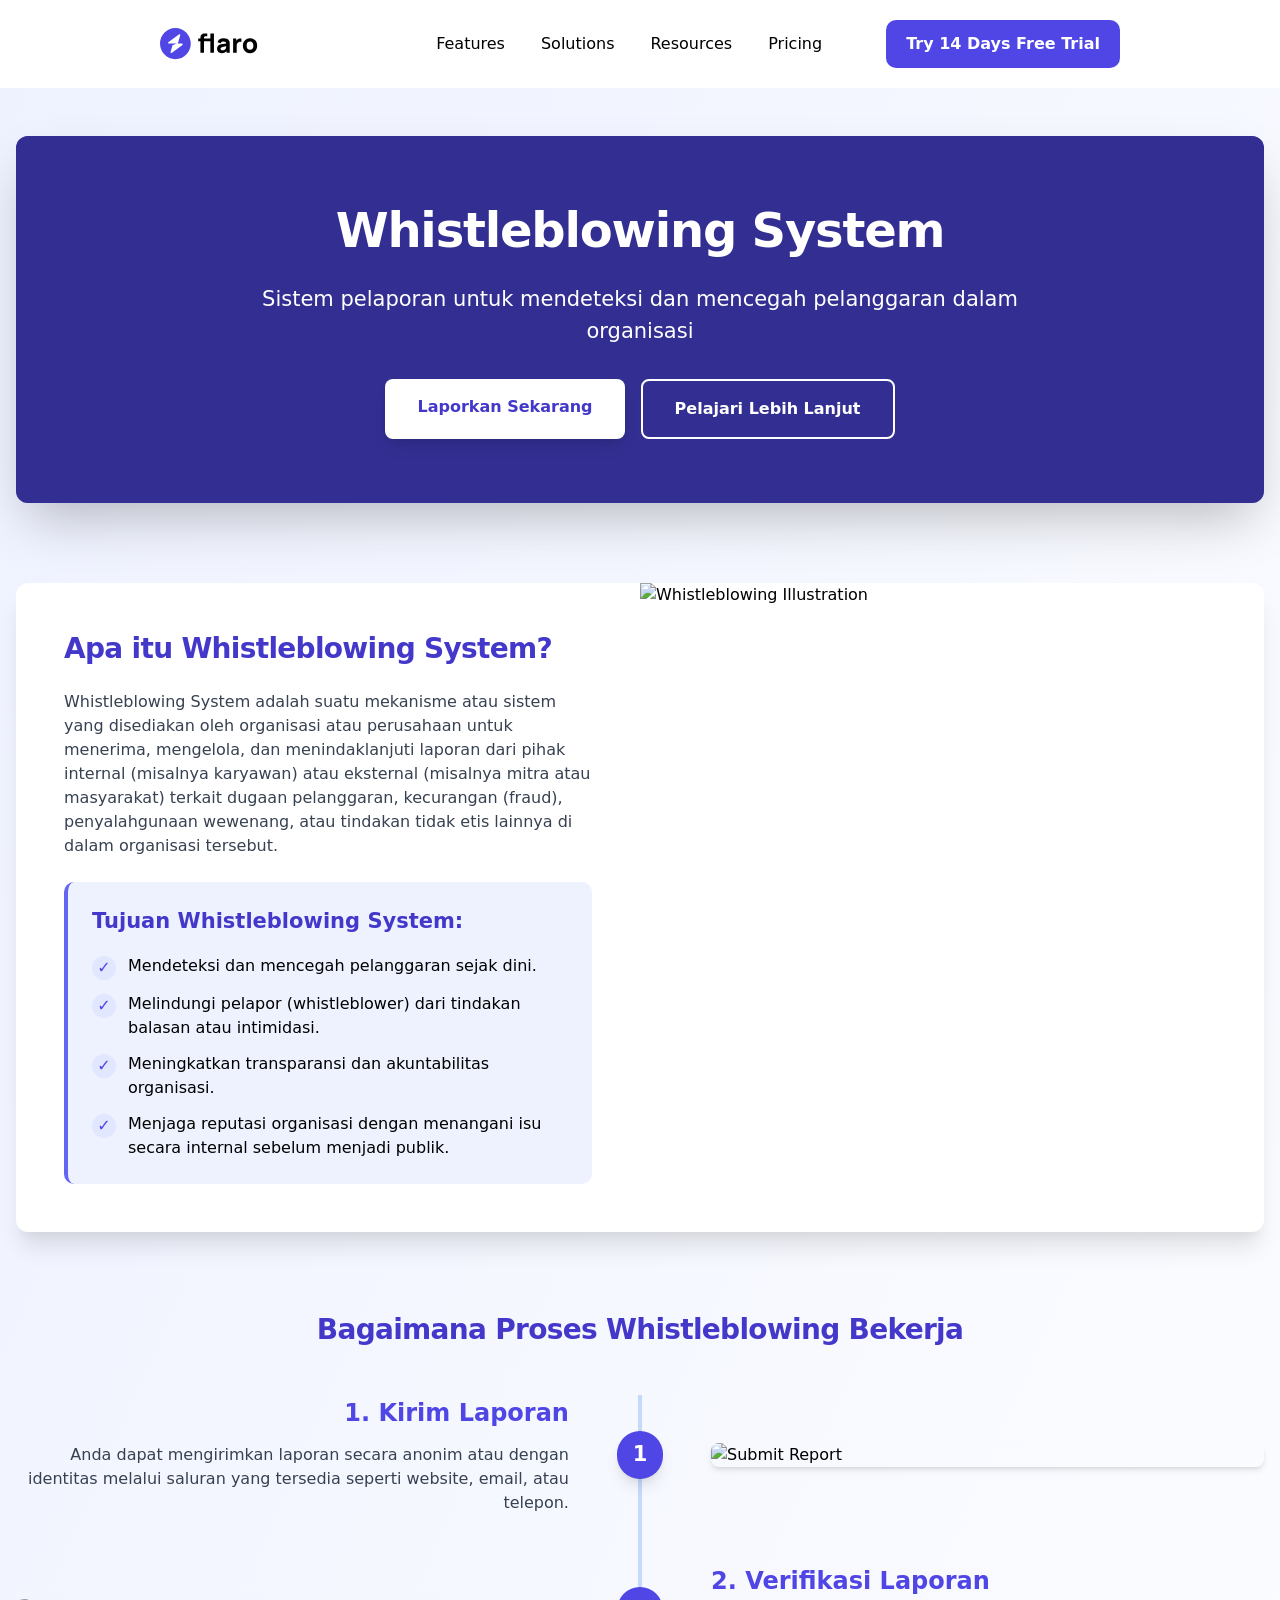
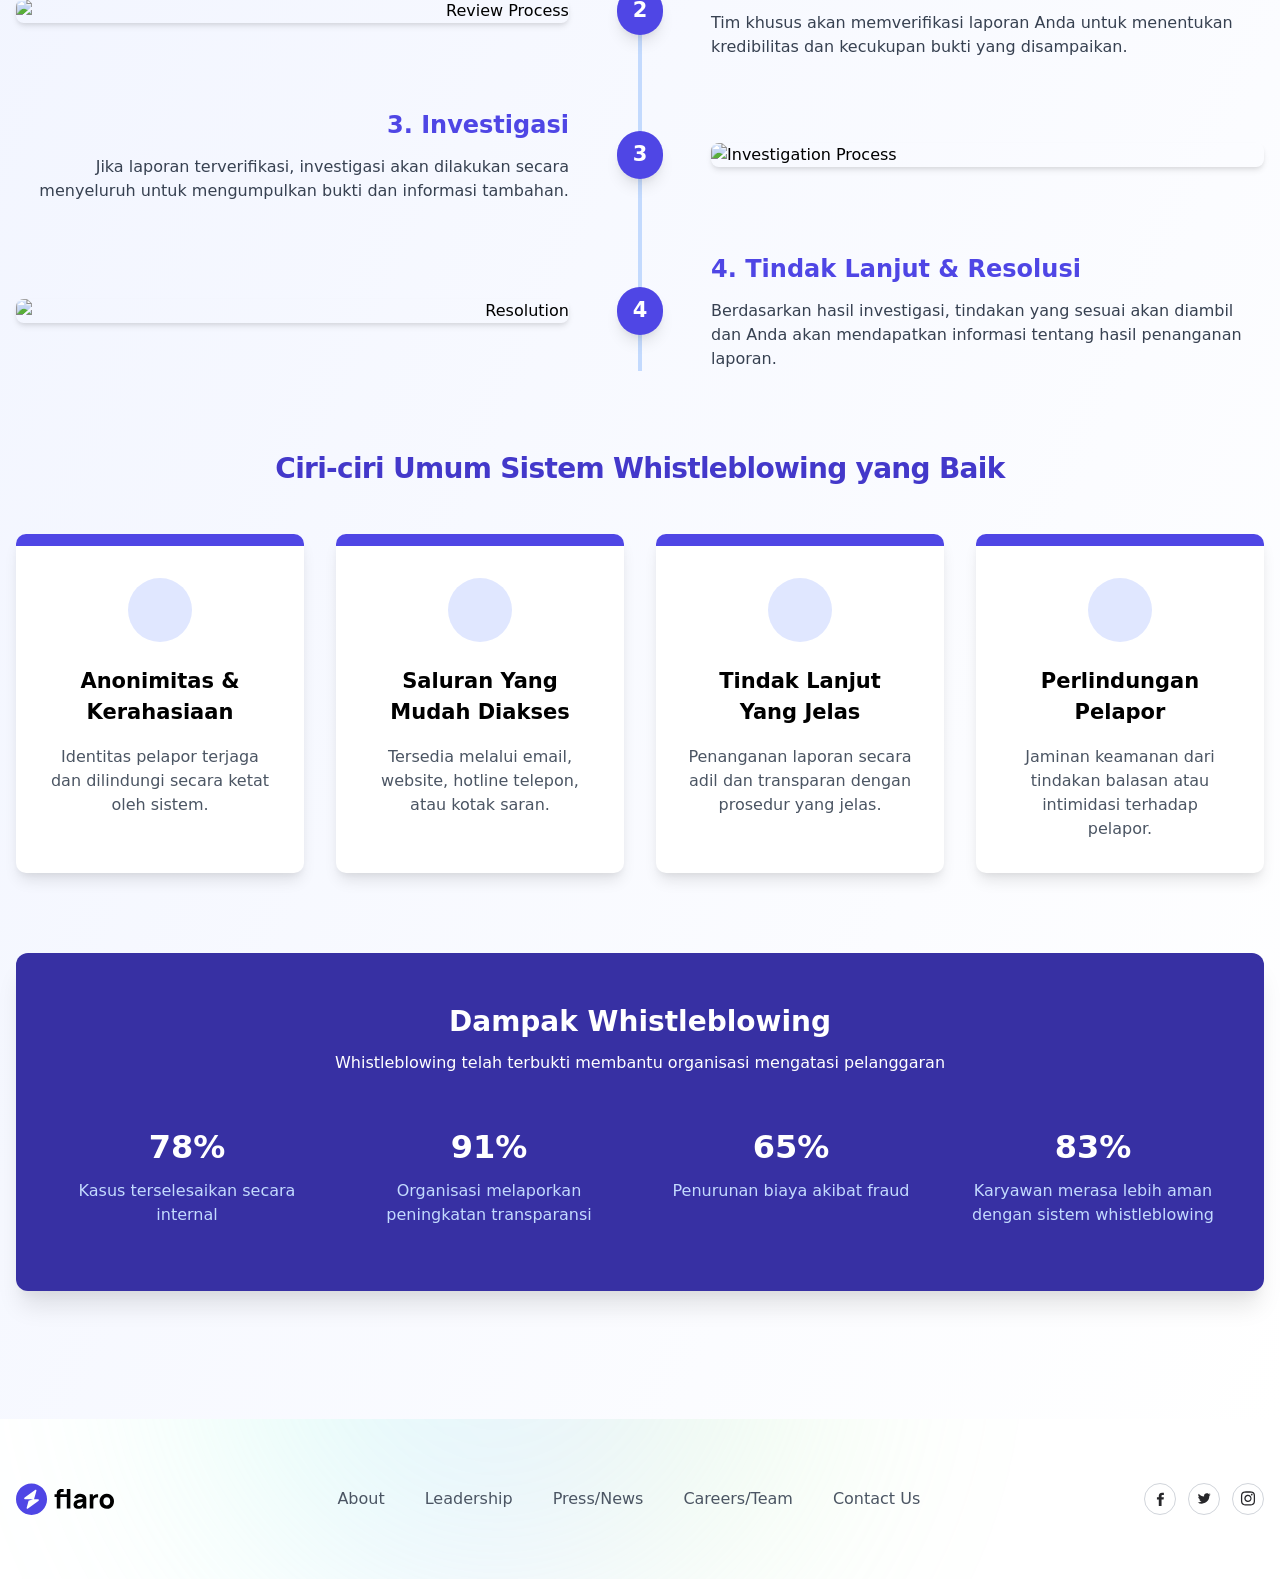
==== index.html @ f54cb8c1 "Update index.html" ====
<!DOCTYPE html>
<html lang="en">
<head>
    <title>Page title</title>
    <meta charset="utf-8">
    <meta name="viewport" content="width=device-width, initial-scale=1, shrink-to-fit=no">
    <link rel="preconnect" href="https://fonts.gstatic.com">
    <link href="https://fonts.cdnfonts.com/css/general-sans?styles=135312,135310,135313,135303" rel="stylesheet">
    <link href="https://fonts.googleapis.com/css2?family=Inter:wght@400;500;600;700&display=swap" rel="stylesheet">
    <link rel="stylesheet" href="css/tailwind/tailwind.min.css">
    <link rel="icon" type="image/png" sizes="32x32" href="shuffle-for-tailwind.png">
    <script src="https://cdn.jsdelivr.net/npm/alpinejs@3.13.3/dist/cdn.min.js" defer></script>
</head>
<body class="antialiased bg-body text-body font-body">
    <div class="">
                
      <section x-data="{ mobileNavOpen: false }" class="overflow-hidden">
        <div class="flex items-center justify-between px-7 xl:px-40 py-5 bg-white">
          <div class="w-auto">
            <div class="flex flex-wrap items-center">
              <div class="w-auto mr-14">
                <a href="#">
                  <img class="h-8" src="flaro-assets/logos/flaro-logo-black.svg" alt="">
                </a>
              </div>
            </div>
          </div>
          <div class="w-auto">
            <div class="flex flex-wrap items-center">
              <div class="w-auto hidden lg:block">
                <ul class="flex items-center mr-16">
                  <li class="mr-9 font-medium hover:text-gray-700"><a href="#">Features</a></li>
                  <li class="mr-9 font-medium hover:text-gray-700"><a href="#">Solutions</a></li>
                  <li class="mr-9 font-medium hover:text-gray-700"><a href="#">Resources</a></li>
                  <li class="font-medium hover:text-gray-700"><a href="#">Pricing</a></li>
                </ul>
              </div>
              <div class="w-auto hidden lg:block">
                <div class="inline-block">
                  <button class="py-3 px-5 w-full text-white font-semibold rounded-xl focus:ring focus:ring-indigo-300 bg-indigo-600 hover:bg-indigo-700 transition ease-in-out duration-200" type="button">Try 14 Days Free Trial</button>
                </div>
              </div>
              <div class="w-auto lg:hidden">
                <button x-on:click="mobileNavOpen = !mobileNavOpen">
                  <svg class="text-indigo-600" width="51" height="51" viewbox="0 0 56 56" fill="none" xmlns="http://www.w3.org/2000/svg">
                    <rect width="56" height="56" rx="28" fill="currentColor"></rect>
                    <path d="M37 32H19M37 24H19" stroke="white" stroke-width="1.5" stroke-linecap="round" stroke-linejoin="round"></path>
                  </svg>
                </button>
              </div>
            </div>
          </div>
        </div>
        <div :class="{'block': mobileNavOpen, 'hidden': !mobileNavOpen}" class="hidden fixed top-0 left-0 bottom-0 w-4/6 sm:max-w-xs z-50">
          <div x-on:click="mobileNavOpen = !mobileNavOpen" class="fixed inset-0 bg-gray-800 opacity-80"></div>
          <nav class="relative z-10 px-9 pt-8 bg-white h-full overflow-y-auto">
            <div class="flex flex-wrap justify-between h-full">
              <div class="w-full">
                <div class="flex items-center justify-between -m-2">
                  <div class="w-auto p-2">
                    <a class="inline-block" href="#">
                      <img class="h-8" src="flaro-assets/logos/flaro-logo-black.svg" alt="">
                    </a>
                  </div>
                  <div class="w-auto p-2">
                    <button x-on:click="mobileNavOpen = !mobileNavOpen">
                      <svg width="24" height="24" viewbox="0 0 24 24" fill="none" xmlns="http://www.w3.org/2000/svg">
                        <path d="M6 18L18 6M6 6L18 18" stroke="#111827" stroke-width="2" stroke-linecap="round" stroke-linejoin="round"></path>
                      </svg>
                    </button>
                  </div>
                </div>
              </div>
              <div class="flex flex-col justify-center py-16 w-full">
                <ul>
                  <li class="mb-12"><a class="font-medium hover:text-gray-700" href="#">Features</a></li>
                  <li class="mb-12"><a class="font-medium hover:text-gray-700" href="#">Solutions</a></li>
                  <li class="mb-12"><a class="font-medium hover:text-gray-700" href="#">Resources</a></li>
                  <li><a class="font-medium hover:text-gray-700" href="#">Pricing</a></li>
                </ul>
              </div>
              <div class="flex flex-col justify-end w-full pb-8">
                <div class="flex flex-wrap">
                  <div class="w-full">
                    <div class="block">
                      <button class="py-3 px-5 w-full text-white font-semibold rounded-xl focus:ring focus:ring-indigo-300 bg-indigo-600 hover:bg-indigo-700 transition ease-in-out duration-200" type="button">Try 14 Days Free Trial</button>
                    </div>
                  </div>
                </div>
              </div>
            </div>
          </nav>
        </div>
      </section>
                
      <div class="bg-gradient-to-br from-indigo-50 to-white min-h-screen">  <div class="container mx-auto px-4 py-12">    <!-- Hero Section -->    <div class="relative mb-20 overflow-hidden bg-indigo-800 rounded-2xl shadow-2xl">      <div class="absolute inset-0 bg-indigo-900 opacity-50"></div>      <div class="absolute inset-0 bg-[url('https://placehold.co/1200x600')] bg-cover bg-center mix-blend-overlay"></div>      <div class="relative z-10 p-12 md:p-16 text-center text-white">        <h2 class="mb-6 text-5xl md:text-7xl font-bold font-heading tracking-tight leading-tight">Whistleblowing System</h2>        <p class="mb-8 text-xl font-medium max-w-3xl mx-auto">Sistem pelaporan untuk mendeteksi dan mencegah pelanggaran dalam organisasi</p>        <div class="flex flex-col sm:flex-row gap-4 justify-center"><a href="/inputnya" class="inline-block py-4 px-8 text-base font-semibold bg-white text-indigo-700 hover:bg-indigo-50 rounded-lg transition duration-200 shadow-lg hover:shadow-xl transform hover:-translate-y-1">Laporkan Sekarang</a><a href="#about" class="inline-block py-4 px-8 text-base font-semibold bg-transparent border-2 border-white text-white hover:bg-white/10 rounded-lg transition duration-200">Pelajari Lebih Lanjut</a></div>      </div>    </div>    <!-- Information Section with Tabs -->    <div id="about" class="mb-20 bg-white rounded-2xl shadow-xl overflow-hidden">      <div class="md:flex">        <div class="md:w-1/2 p-8 md:p-12">          <div class="sticky top-8">            <h3 class="mb-6 text-3xl font-bold font-heading tracking-tight leading-tight text-indigo-700">Apa itu Whistleblowing System?</h3>            <p class="mb-6 text-base font-medium text-gray-700">Whistleblowing System adalah suatu mekanisme atau sistem yang disediakan oleh organisasi atau perusahaan untuk menerima, mengelola, dan menindaklanjuti laporan dari pihak internal (misalnya karyawan) atau eksternal (misalnya mitra atau masyarakat) terkait dugaan pelanggaran, kecurangan (fraud), penyalahgunaan wewenang, atau tindakan tidak etis lainnya di dalam organisasi tersebut.</p>            <div class="bg-indigo-50 p-6 rounded-xl border-l-4 border-indigo-500">              <h5 class="mb-4 text-xl font-bold font-heading leading-normal text-indigo-700">Tujuan Whistleblowing System:</h5>              <ul class="mb-0 space-y-3">                <li class="flex items-start">                  <span class="flex-shrink-0 w-6 h-6 flex items-center justify-center rounded-full bg-indigo-100 text-indigo-600 mr-3 mt-0.5">✓</span>                  <span class="font-medium">Mendeteksi dan mencegah pelanggaran sejak dini.</span>                </li>                <li class="flex items-start">                  <span class="flex-shrink-0 w-6 h-6 flex items-center justify-center rounded-full bg-indigo-100 text-indigo-600 mr-3 mt-0.5">✓</span>                  <span class="font-medium">Melindungi pelapor (whistleblower) dari tindakan balasan atau intimidasi.</span>                </li>                <li class="flex items-start">                  <span class="flex-shrink-0 w-6 h-6 flex items-center justify-center rounded-full bg-indigo-100 text-indigo-600 mr-3 mt-0.5">✓</span>                  <span class="font-medium">Meningkatkan transparansi dan akuntabilitas organisasi.</span>                </li>                <li class="flex items-start">                  <span class="flex-shrink-0 w-6 h-6 flex items-center justify-center rounded-full bg-indigo-100 text-indigo-600 mr-3 mt-0.5">✓</span>                  <span class="font-medium">Menjaga reputasi organisasi dengan menangani isu secara internal sebelum menjadi publik.</span>                </li>              </ul>            </div>          </div>        </div>        <div class="md:w-1/2 md:h-auto">          <img src="https://i0.wp.com/images4.imagebam.com/93/6c/7a/ME11MXTG_o.png?w=900&amp;h=800" alt="Whistleblowing Illustration" class="w-full h-full">        </div>      </div>    </div>    <!-- Steps Process Section -->    <div class="mb-20">      <h3 class="mb-12 text-3xl font-bold font-heading tracking-tight leading-tight text-center text-indigo-700">Bagaimana Proses Whistleblowing Bekerja</h3>      <div class="relative">        <!-- Process Timeline Line -->        <div class="hidden md:block absolute left-1/2 top-0 bottom-0 w-1 bg-indigo-200 transform -translate-x-1/2 z-0"></div>        <!-- Process Steps -->        <div class="space-y-12 relative z-10">          <!-- Step 1 -->          <div class="md:flex items-center">            <div class="md:w-1/2 md:pr-12 md:text-right mb-6 md:mb-0">              <h4 class="text-2xl font-bold mb-3 text-indigo-600">1. Kirim Laporan</h4>              <p class="text-gray-700">Anda dapat mengirimkan laporan secara anonim atau dengan identitas melalui saluran yang tersedia seperti website, email, atau telepon.</p>            </div>            <div class="md:w-12 mx-auto md:mx-0 h-12 flex items-center justify-center rounded-full bg-indigo-600 text-white font-bold text-xl shadow-lg z-10">1</div>            <div class="md:w-1/2 md:pl-12 hidden md:block">              <img src="https://placehold.co/400x200" alt="Submit Report" class="rounded-lg shadow-md">            </div>          </div>          <!-- Step 2 -->          <div class="md:flex items-center">            <div class="md:w-1/2 md:pr-12 hidden md:block text-right">              <img src="https://placehold.co/400x200" alt="Review Process" class="rounded-lg shadow-md ml-auto">            </div>            <div class="md:w-12 mx-auto md:mx-0 h-12 flex items-center justify-center rounded-full bg-indigo-600 text-white font-bold text-xl shadow-lg z-10">2</div>            <div class="md:w-1/2 md:pl-12 mb-6 md:mb-0">              <h4 class="text-2xl font-bold mb-3 text-indigo-600">2. Verifikasi Laporan</h4>              <p class="text-gray-700">Tim khusus akan memverifikasi laporan Anda untuk menentukan kredibilitas dan kecukupan bukti yang disampaikan.</p>            </div>          </div>          <!-- Step 3 -->          <div class="md:flex items-center">            <div class="md:w-1/2 md:pr-12 md:text-right mb-6 md:mb-0">              <h4 class="text-2xl font-bold mb-3 text-indigo-600">3. Investigasi</h4>              <p class="text-gray-700">Jika laporan terverifikasi, investigasi akan dilakukan secara menyeluruh untuk mengumpulkan bukti dan informasi tambahan.</p>            </div>            <div class="md:w-12 mx-auto md:mx-0 h-12 flex items-center justify-center rounded-full bg-indigo-600 text-white font-bold text-xl shadow-lg z-10">3</div>            <div class="md:w-1/2 md:pl-12 hidden md:block">              <img src="https://placehold.co/400x200" alt="Investigation Process" class="rounded-lg shadow-md">            </div>          </div>          <!-- Step 4 -->          <div class="md:flex items-center">            <div class="md:w-1/2 md:pr-12 hidden md:block text-right">              <img src="https://placehold.co/400x200" alt="Resolution" class="rounded-lg shadow-md ml-auto">            </div>            <div class="md:w-12 mx-auto md:mx-0 h-12 flex items-center justify-center rounded-full bg-indigo-600 text-white font-bold text-xl shadow-lg z-10">4</div>            <div class="md:w-1/2 md:pl-12">              <h4 class="text-2xl font-bold mb-3 text-indigo-600">4. Tindak Lanjut &amp; Resolusi</h4>              <p class="text-gray-700">Berdasarkan hasil investigasi, tindakan yang sesuai akan diambil dan Anda akan mendapatkan informasi tentang hasil penanganan laporan.</p>            </div>          </div>        </div>      </div>    </div>    <!-- Features Section -->    <div class="mb-20">      <h3 class="mb-12 text-3xl font-bold font-heading tracking-tight leading-tight text-center text-indigo-700">Ciri-ciri Umum Sistem Whistleblowing yang Baik</h3>      <div class="grid md:grid-cols-2 lg:grid-cols-4 gap-8">        <div class="bg-white rounded-xl shadow-lg overflow-hidden transform transition duration-300 hover:scale-105 hover:shadow-xl">          <div class="h-3 bg-indigo-600"></div>          <div class="p-8">            <div class="w-16 h-16 mb-6 flex items-center justify-center bg-indigo-100 rounded-full mx-auto">              <svg id="svg_dadb20c8845e0813ec153ccd49339396" xmlns="http://www.w3.org/2000/svg" fill="none" viewbox="0 0 24 24" stroke-width="1.5" stroke="currentColor" class="w-8 h-8 text-indigo-600"></svg>            </div>            <h5 class="mb-4 text-xl font-bold font-heading leading-normal text-center">Anonimitas &amp; Kerahasiaan</h5>            <p class="text-base font-medium text-gray-600 text-center">Identitas pelapor terjaga dan dilindungi secara ketat oleh sistem.</p>          </div>        </div>        <div class="bg-white rounded-xl shadow-lg overflow-hidden transform transition duration-300 hover:scale-105 hover:shadow-xl">          <div class="h-3 bg-indigo-600"></div>          <div class="p-8">            <div class="w-16 h-16 mb-6 flex items-center justify-center bg-indigo-100 rounded-full mx-auto">              <svg id="svg_6d164ea67c6035a7ad8b3d5031ca0af7" xmlns="http://www.w3.org/2000/svg" fill="none" viewbox="0 0 24 24" stroke-width="1.5" stroke="currentColor" class="w-8 h-8 text-indigo-600"></svg>            </div>            <h5 class="mb-4 text-xl font-bold font-heading leading-normal text-center">Saluran Yang Mudah Diakses</h5>            <p class="text-base font-medium text-gray-600 text-center">Tersedia melalui email, website, hotline telepon, atau kotak saran.</p>          </div>        </div>        <div class="bg-white rounded-xl shadow-lg overflow-hidden transform transition duration-300 hover:scale-105 hover:shadow-xl">          <div class="h-3 bg-indigo-600"></div>          <div class="p-8">            <div class="w-16 h-16 mb-6 flex items-center justify-center bg-indigo-100 rounded-full mx-auto">              <svg id="svg_f606b15fff15f84198fa92939240e0f7" xmlns="http://www.w3.org/2000/svg" fill="none" viewbox="0 0 24 24" stroke-width="1.5" stroke="currentColor" class="w-8 h-8 text-indigo-600"></svg>            </div>            <h5 class="mb-4 text-xl font-bold font-heading leading-normal text-center">Tindak Lanjut Yang Jelas</h5>            <p class="text-base font-medium text-gray-600 text-center">Penanganan laporan secara adil dan transparan dengan prosedur yang jelas.</p>          </div>        </div>        <div class="bg-white rounded-xl shadow-lg overflow-hidden transform transition duration-300 hover:scale-105 hover:shadow-xl">          <div class="h-3 bg-indigo-600"></div>          <div class="p-8">            <div class="w-16 h-16 mb-6 flex items-center justify-center bg-indigo-100 rounded-full mx-auto">              <svg id="svg_c6b0a330f5c8f2e052d8facc85debba2" xmlns="http://www.w3.org/2000/svg" fill="none" viewbox="0 0 24 24" stroke-width="1.5" stroke="currentColor" class="w-8 h-8 text-indigo-600"></svg>            </div>            <h5 class="mb-4 text-xl font-bold font-heading leading-normal text-center">Perlindungan Pelapor</h5>            <p class="text-base font-medium text-gray-600 text-center">Jaminan keamanan dari tindakan balasan atau intimidasi terhadap pelapor.</p>          </div>        </div>      </div>    </div>    <!-- Statistics Section -->    <div class="mb-20 py-12 bg-indigo-800 rounded-2xl shadow-xl text-white">      <div class="text-center mb-8">        <h3 class="text-3xl font-bold">Dampak Whistleblowing</h3>        <p class="mt-2">Whistleblowing telah terbukti membantu organisasi mengatasi pelanggaran</p>      </div>      <div class="grid grid-cols-2 md:grid-cols-4 gap-6 px-8">        <div class="text-center p-4">          <div class="text-4xl font-bold mb-2">78%</div>          <p class="text-indigo-200">Kasus terselesaikan secara internal</p>        </div>        <div class="text-center p-4">          <div class="text-4xl font-bold mb-2">91%</div>          <p class="text-indigo-200">Organisasi melaporkan peningkatan transparansi</p>        </div>        <div class="text-center p-4">          <div class="text-4xl font-bold mb-2">65%</div>          <p class="text-indigo-200">Penurunan biaya akibat fraud</p>        </div>        <div class="text-center p-4">          <div class="text-4xl font-bold mb-2">83%</div>          <p class="text-indigo-200">Karyawan merasa lebih aman dengan sistem whistleblowing</p>        </div>      </div>    </div>  </div></div>
                
      <section class="relative py-16 bg-white overflow-hidden">
        <img class="absolute top-0 left-0 h-full" src="flaro-assets/images/footers/gradient4.svg" alt="">
        <div class="relative z-10 container px-4 mx-auto">
          <div class="flex flex-wrap justify-between items-center -m-8">
            <div class="w-auto p-8">
              <a href="#">
                <img class="h-8" src="flaro-assets/logos/flaro-logo-black-xl.svg" alt="">
              </a>
            </div>
            <div class="w-auto p-8">
              <ul class="flex flex-wrap items-center -m-5">
                <li class="p-5"><a class="text-gray-600 hover:text-gray-700 font-medium" href="#">About</a></li>
                <li class="p-5"><a class="text-gray-600 hover:text-gray-700 font-medium" href="#">Leadership</a></li>
                <li class="p-5"><a class="text-gray-600 hover:text-gray-700 font-medium" href="#">Press/News</a></li>
                <li class="p-5"><a class="text-gray-600 hover:text-gray-700 font-medium" href="#">Careers/Team</a></li>
                <li class="p-5"><a class="text-gray-600 hover:text-gray-700 font-medium" href="#">Contact Us</a></li>
              </ul>
            </div>
            <div class="w-auto p-8">
              <div class="flex flex-wrap -m-1.5">
                <div class="w-auto p-1.5">
                  <a href="#">
                    <div class="flex items-center justify-center w-8 h-8 border border-gray-300 hover:border-gray-400 rounded-full">
                      <svg width="8" height="14" viewbox="0 0 8 14" fill="none" xmlns="http://www.w3.org/2000/svg">
                        <path d="M5.55736 5.2L5.55736 3.88C5.55736 3.308 5.69631 3 6.66894 3H7.87315V0.800003L6.02052 0.800003C3.70473 0.800003 2.77841 2.252 2.77841 3.88V5.2H0.925781L0.925781 7.4H2.77841L2.77841 14H5.55736L5.55736 7.4H7.59526L7.87315 5.2H5.55736Z" fill="#27272A"></path>
                      </svg>
                    </div>
                  </a>
                </div>
                <div class="w-auto p-1.5">
                  <a href="#">
                    <div class="flex items-center justify-center w-8 h-8 border border-gray-300 hover:border-gray-400 rounded-full">
                      <svg width="14" height="11" viewbox="0 0 14 11" fill="none" xmlns="http://www.w3.org/2000/svg">
                        <path d="M13.6655 1.39641C13.1901 1.60149 12.6728 1.74907 12.1399 1.80656C12.6931 1.47788 13.1074 0.958619 13.3051 0.346204C12.7859 0.655036 12.2172 0.871595 11.6241 0.986274C11.3762 0.721276 11.0764 0.510168 10.7434 0.366102C10.4104 0.222036 10.0512 0.1481 9.68836 0.148902C8.22024 0.148902 7.03953 1.33893 7.03953 2.79928C7.03953 3.00436 7.06439 3.20943 7.10478 3.40673C4.90649 3.29177 2.94589 2.24155 1.64246 0.633614C1.40495 1.03927 1.2805 1.50117 1.28203 1.97123C1.28203 2.89094 1.74965 3.70191 2.46274 4.17885C2.0425 4.1623 1.63211 4.0468 1.26494 3.84173V3.87435C1.26494 5.16226 2.17533 6.22956 3.38866 6.47502C3.16084 6.5342 2.92649 6.56447 2.69111 6.56513C2.51866 6.56513 2.35554 6.54804 2.19086 6.52474C2.52643 7.57495 3.50362 8.33775 4.66724 8.3626C3.75685 9.07569 2.61654 9.49515 1.37835 9.49515C1.15619 9.49515 0.951119 9.48738 0.738281 9.46253C1.91278 10.216 3.30632 10.651 4.80706 10.651C9.67904 10.651 12.345 6.61484 12.345 3.11155C12.345 2.99659 12.345 2.88162 12.3372 2.76666C12.853 2.38914 13.3051 1.92152 13.6655 1.39641Z" fill="#27272A"></path>
                      </svg>
                    </div>
                  </a>
                </div>
                <div class="w-auto p-1.5">
                  <a href="#">
                    <div class="flex items-center justify-center w-8 h-8 border border-gray-300 hover:border-gray-400 rounded-full">
                      <svg width="16" height="15" viewbox="0 0 16 15" fill="none" xmlns="http://www.w3.org/2000/svg">
                        <path d="M8.00094 0.360001C6.09046 0.360001 5.85022 0.368801 5.09958 0.402241C4.34894 0.437441 3.83766 0.555361 3.38974 0.729601C2.9199 0.906321 2.49433 1.18353 2.14278 1.54184C1.78468 1.89357 1.50751 2.31909 1.33054 2.7888C1.1563 3.23584 1.0375 3.748 1.00318 4.496C0.969738 5.2484 0.960937 5.48776 0.960937 7.40088C0.960937 9.31224 0.969738 9.5516 1.00318 10.3022C1.03838 11.052 1.1563 11.5633 1.33054 12.0112C1.51094 12.4741 1.75118 12.8666 2.14278 13.2582C2.5335 13.6498 2.92598 13.8909 3.38886 14.0704C3.83766 14.2446 4.34806 14.3634 5.09782 14.3978C5.84934 14.4312 6.0887 14.44 8.00094 14.44C9.91318 14.44 10.1517 14.4312 10.9032 14.3978C11.6521 14.3626 12.1651 14.2446 12.613 14.0704C13.0826 13.8936 13.5078 13.6164 13.8591 13.2582C14.2507 12.8666 14.4909 12.4741 14.6713 12.0112C14.8447 11.5633 14.9635 11.052 14.9987 10.3022C15.0321 9.5516 15.0409 9.31224 15.0409 7.4C15.0409 5.48776 15.0321 5.2484 14.9987 4.49688C14.9635 3.748 14.8447 3.23584 14.6713 2.7888C14.4944 2.31908 14.2172 1.89356 13.8591 1.54184C13.5077 1.1834 13.0821 0.906169 12.6121 0.729601C12.1633 0.555361 11.6512 0.436561 10.9023 0.402241C10.1508 0.368801 9.9123 0.360001 7.99918 0.360001H8.00182H8.00094ZM7.36998 1.62896H8.00182C9.8815 1.62896 10.1041 1.63512 10.846 1.66944C11.5324 1.70024 11.9055 1.81552 12.1537 1.91144C12.4819 2.03904 12.7169 2.19216 12.9633 2.43856C13.2097 2.68496 13.3619 2.91904 13.4895 3.24816C13.5863 3.49544 13.7007 3.86856 13.7315 4.55496C13.7658 5.2968 13.7729 5.51944 13.7729 7.39824C13.7729 9.27704 13.7658 9.50056 13.7315 10.2424C13.7007 10.9288 13.5854 11.301 13.4895 11.5492C13.3766 11.8549 13.1965 12.1313 12.9624 12.3579C12.716 12.6043 12.4819 12.7566 12.1528 12.8842C11.9064 12.981 11.5333 13.0954 10.846 13.127C10.1041 13.1605 9.8815 13.1684 8.00182 13.1684C6.12214 13.1684 5.89862 13.1605 5.15678 13.127C4.47038 13.0954 4.09814 12.981 3.84998 12.8842C3.54418 12.7715 3.26753 12.5916 3.04038 12.3579C2.80608 12.1309 2.62565 11.8543 2.51238 11.5483C2.41646 11.301 2.30118 10.9279 2.27038 10.2415C2.23694 9.49968 2.2299 9.27704 2.2299 7.39648C2.2299 5.5168 2.23694 5.29504 2.27038 4.5532C2.30206 3.8668 2.41646 3.49368 2.51326 3.24552C2.64086 2.91728 2.79398 2.68232 3.04038 2.43592C3.28678 2.18952 3.52086 2.03728 3.84998 1.90968C4.09814 1.81288 4.47038 1.69848 5.15678 1.6668C5.80622 1.63688 6.0579 1.62808 7.36998 1.6272V1.62896ZM11.7594 2.7976C11.6485 2.7976 11.5386 2.81945 11.4361 2.86191C11.3336 2.90436 11.2405 2.96659 11.1621 3.04504C11.0836 3.12348 11.0214 3.21661 10.9789 3.31911C10.9365 3.42161 10.9146 3.53146 10.9146 3.6424C10.9146 3.75334 10.9365 3.8632 10.9789 3.96569C11.0214 4.06819 11.0836 4.16132 11.1621 4.23976C11.2405 4.31821 11.3336 4.38044 11.4361 4.42289C11.5386 4.46535 11.6485 4.4872 11.7594 4.4872C11.9835 4.4872 12.1984 4.3982 12.3568 4.23976C12.5152 4.08133 12.6042 3.86646 12.6042 3.6424C12.6042 3.41835 12.5152 3.20347 12.3568 3.04504C12.1984 2.88661 11.9835 2.7976 11.7594 2.7976ZM8.00182 3.78496C7.52228 3.77748 7.04604 3.86547 6.60084 4.0438C6.15563 4.22214 5.75035 4.48726 5.40859 4.82373C5.06683 5.1602 4.79542 5.5613 4.61016 6.00367C4.4249 6.44604 4.32949 6.92084 4.32949 7.40044C4.32949 7.88004 4.4249 8.35484 4.61016 8.79721C4.79542 9.23958 5.06683 9.64068 5.40859 9.97715C5.75035 10.3136 6.15563 10.5787 6.60084 10.7571C7.04604 10.9354 7.52228 11.0234 8.00182 11.0159C8.95093 11.0011 9.85616 10.6137 10.5221 9.93726C11.1881 9.26084 11.5613 8.34967 11.5613 7.40044C11.5613 6.45121 11.1881 5.54004 10.5221 4.86362C9.85616 4.1872 8.95093 3.79977 8.00182 3.78496ZM8.00182 5.05304C8.62427 5.05304 9.22123 5.30031 9.66137 5.74045C10.1015 6.18059 10.3488 6.77755 10.3488 7.4C10.3488 8.02245 10.1015 8.61941 9.66137 9.05955C9.22123 9.49969 8.62427 9.74696 8.00182 9.74696C7.37937 9.74696 6.78241 9.49969 6.34227 9.05955C5.90213 8.61941 5.65486 8.02245 5.65486 7.4C5.65486 6.77755 5.90213 6.18059 6.34227 5.74045C6.78241 5.30031 7.37937 5.05304 8.00182 5.05304Z" fill="#27272A"></path>
                      </svg>
                    </div>
                  </a>
                </div>
              </div>
            </div>
          </div>
        </div>
      </section>
    </div>
</body>
</html>
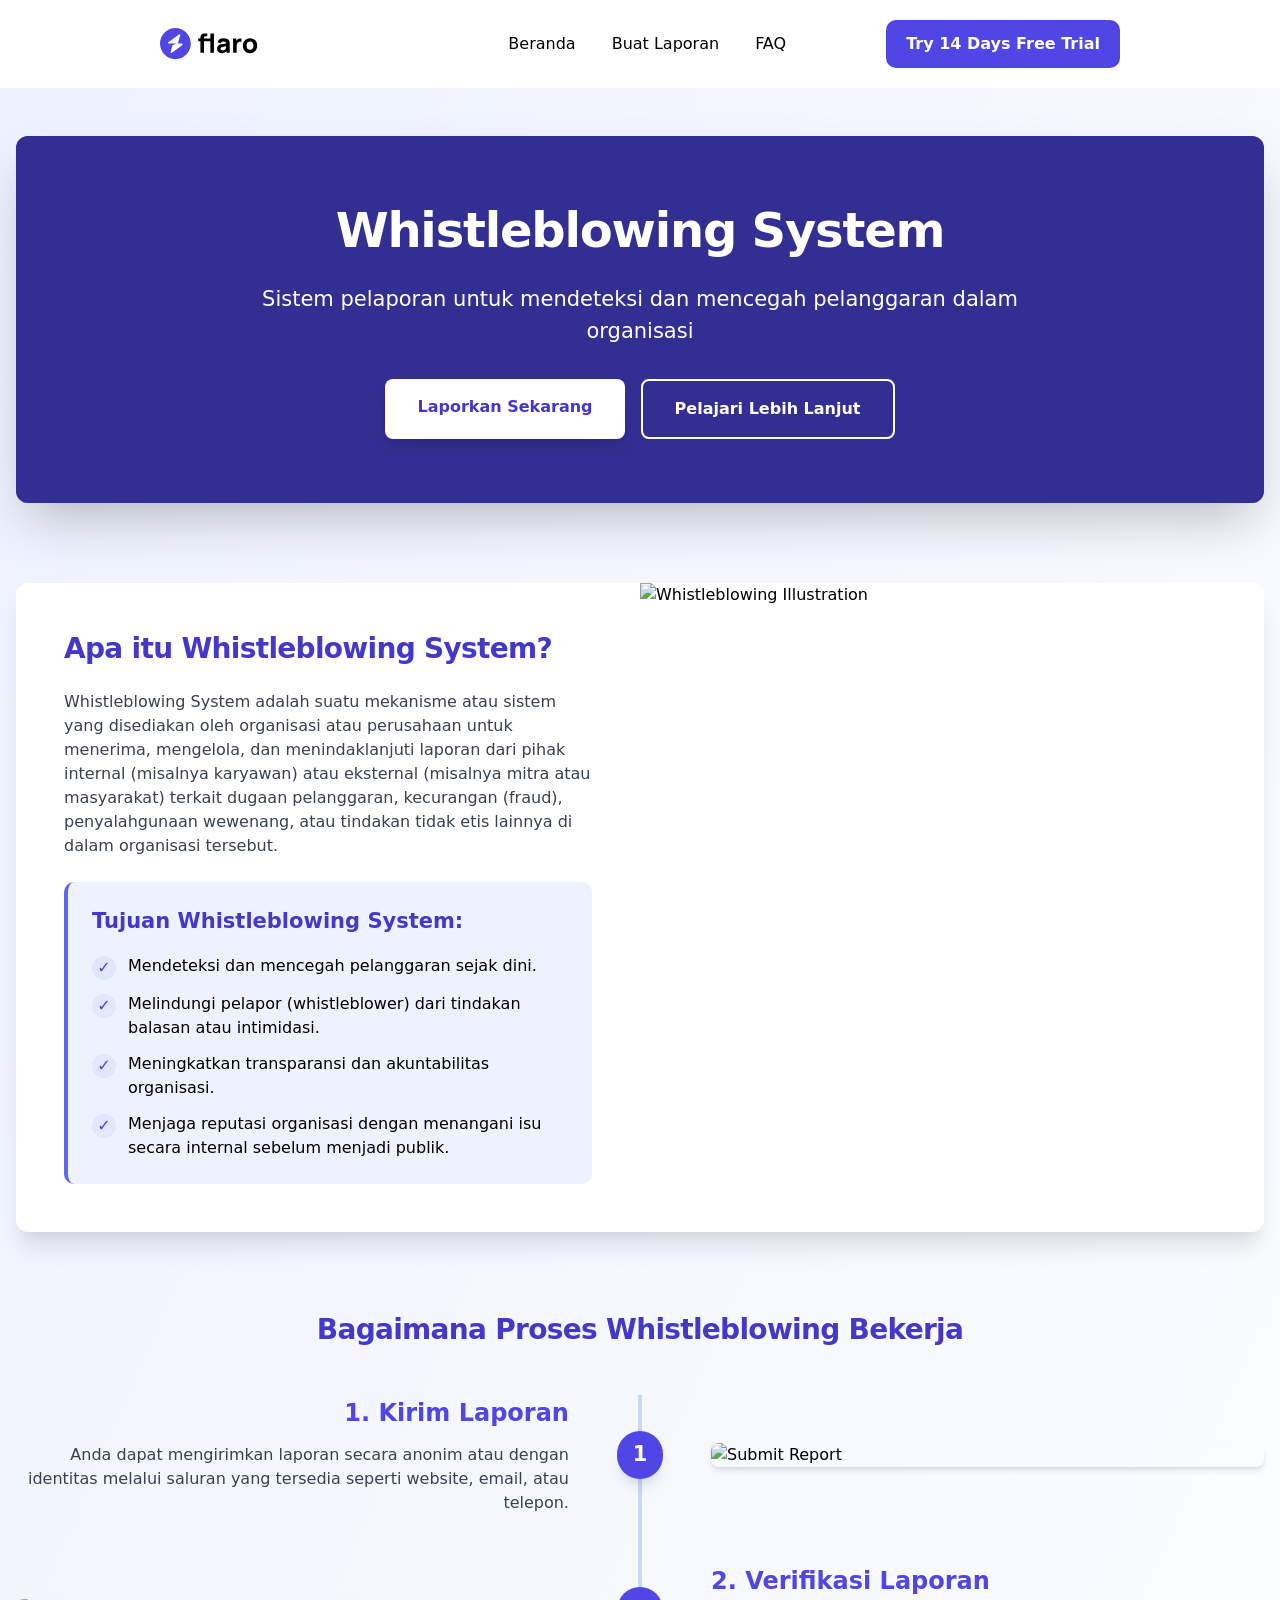
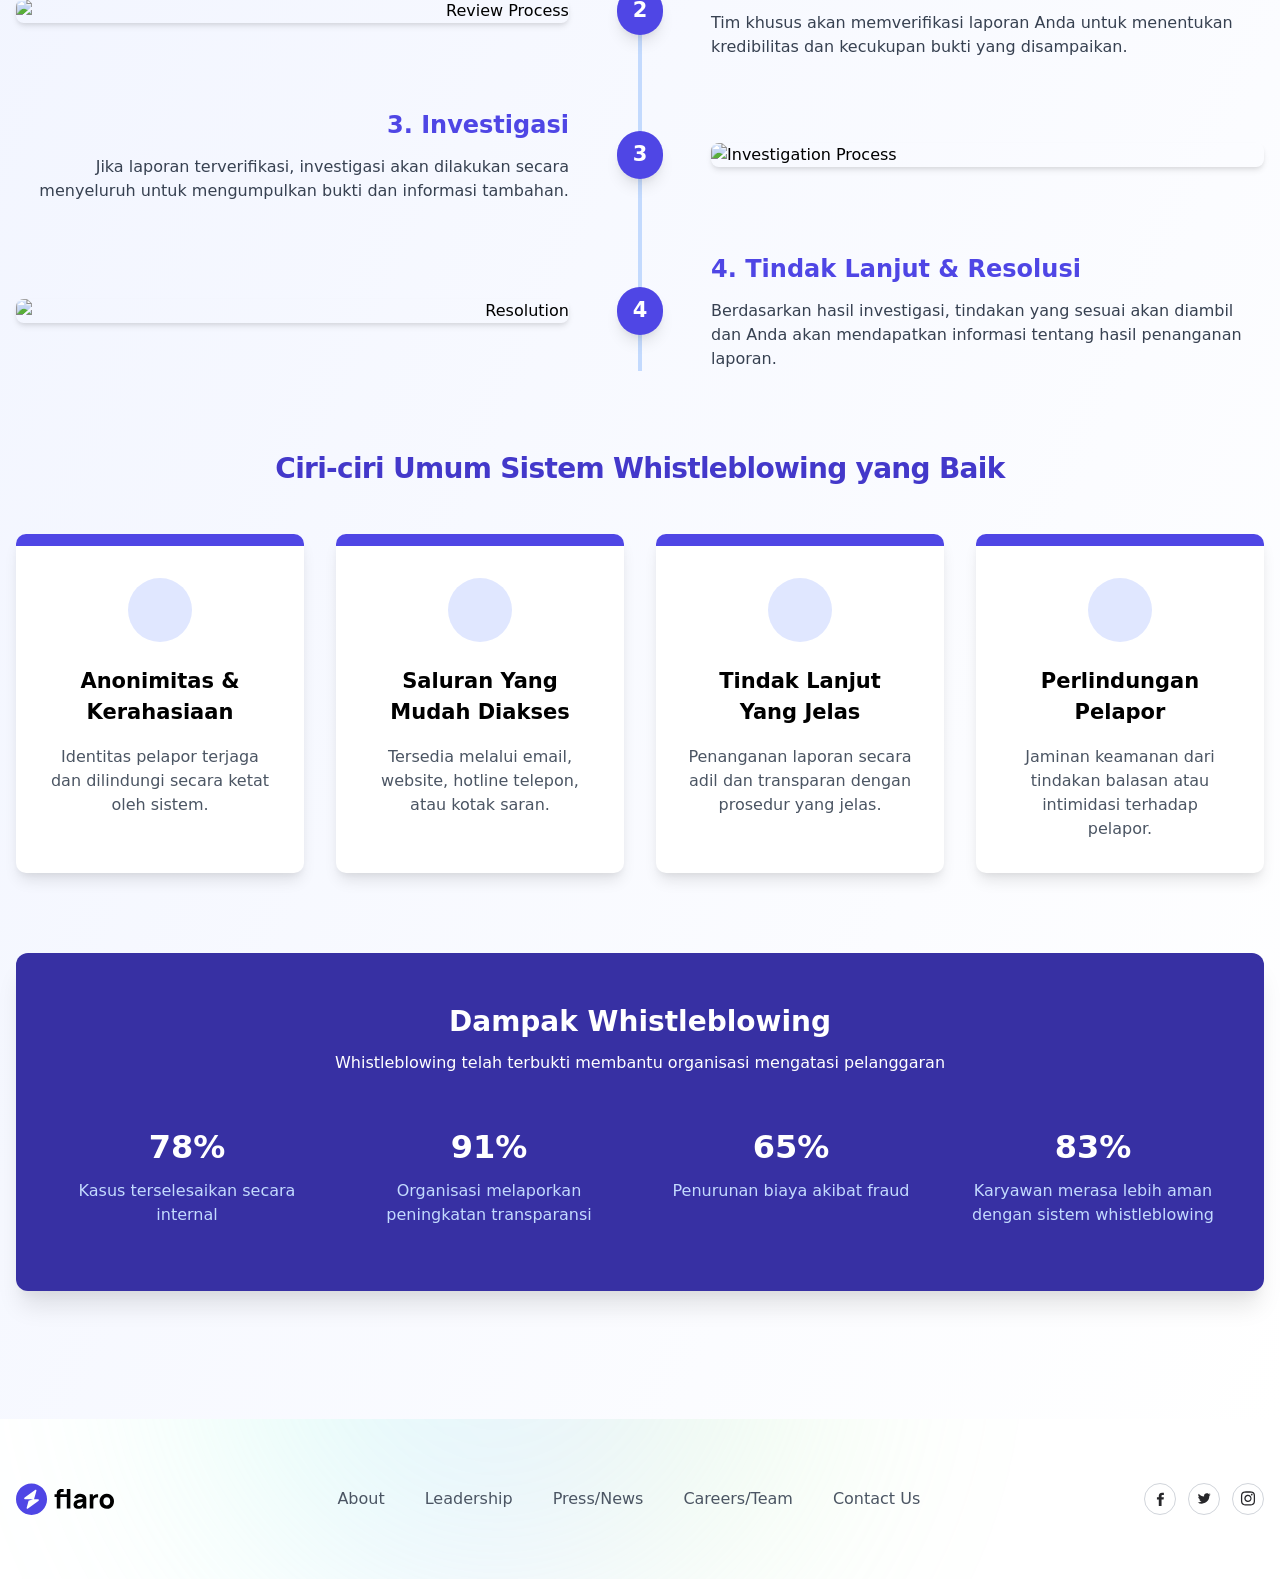
==== commit d1fe758a: "s" ====
--- a/index.html
+++ b/index.html
@@ -1,153 +1,498 @@
 <!DOCTYPE html>
 <html lang="en">
-<head>
-    <title>Page title</title>
-    <meta charset="utf-8">
-    <meta name="viewport" content="width=device-width, initial-scale=1, shrink-to-fit=no">
-    <link rel="preconnect" href="https://fonts.gstatic.com">
-    <link href="https://fonts.cdnfonts.com/css/general-sans?styles=135312,135310,135313,135303" rel="stylesheet">
-    <link href="https://fonts.googleapis.com/css2?family=Inter:wght@400;500;600;700&display=swap" rel="stylesheet">
-    <link rel="stylesheet" href="css/tailwind/tailwind.min.css">
-    <link rel="icon" type="image/png" sizes="32x32" href="shuffle-for-tailwind.png">
-    <script src="https://cdn.jsdelivr.net/npm/alpinejs@3.13.3/dist/cdn.min.js" defer></script>
-</head>
-<body class="antialiased bg-body text-body font-body">
-    <div class="">
-                
-      <section x-data="{ mobileNavOpen: false }" class="overflow-hidden">
-        <div class="flex items-center justify-between px-7 xl:px-40 py-5 bg-white">
-          <div class="w-auto">
-            <div class="flex flex-wrap items-center">
-              <div class="w-auto mr-14">
-                <a href="#">
-                  <img class="h-8" src="flaro-assets/logos/flaro-logo-black.svg" alt="">
-                </a>
-              </div>
+    <head>
+        <title>Page title</title>
+        <meta charset="utf-8">
+        <meta
+            name="viewport"
+            content="width=device-width, initial-scale=1, shrink-to-fit=no">
+        <link rel="preconnect" href="https://fonts.gstatic.com">
+        <link
+            href="https://fonts.cdnfonts.com/css/general-sans?styles=135312,135310,135313,135303"
+            rel="stylesheet">
+        <link
+            href="https://fonts.googleapis.com/css2?family=Inter:wght@400;500;600;700&display=swap"
+            rel="stylesheet">
+        <link rel="stylesheet" href="css/tailwind/tailwind.min.css">
+        <link rel="icon" type="image/png" sizes="32x32" href="shuffle-for-tailwind.png">
+        <script
+            src="https://cdn.jsdelivr.net/npm/alpinejs@3.13.3/dist/cdn.min.js"
+            defer="defer"></script>
+    </head>
+    <body class="antialiased bg-body text-body font-body">
+        <div class="">
+
+            <section x-data="{ mobileNavOpen: false }" class="overflow-hidden">
+                <div class="flex items-center justify-between px-7 xl:px-40 py-5 bg-white">
+                    <div class="w-auto">
+                        <div class="flex flex-wrap items-center">
+                            <div class="w-auto mr-14">
+                                <a href="#">
+                                    <img class="h-8" src="flaro-assets/logos/flaro-logo-black.svg" alt="">
+                                </a>
+                            </div>
+                        </div>
+                    </div>
+                    <div class="w-auto">
+                        <div class="flex flex-wrap items-center">
+                            <div class="w-auto hidden lg:block">
+                                <ul class="flex items-center mr-16">
+                                    <li class="mr-9 font-medium hover:text-gray-700">
+                                        <a href="/">Beranda</a>
+                                    </li>
+                                    <li class="mr-9 font-medium hover:text-gray-700">
+                                        <a href="/laporan">Buat Laporan</a>
+                                    </li>
+                                    <li class="mr-9 font-medium hover:text-gray-700">
+                                        <a href="/faq">FAQ</a>
+                                    </li>
+                                </ul>
+                            </div>
+                            <div class="w-auto hidden lg:block">
+                                <div class="inline-block">
+                                    <button
+                                        class="py-3 px-5 w-full text-white font-semibold rounded-xl focus:ring focus:ring-indigo-300 bg-indigo-600 hover:bg-indigo-700 transition ease-in-out duration-200"
+                                        type="button">Try 14 Days Free Trial</button>
+                                </div>
+                            </div>
+                            <div class="w-auto lg:hidden">
+                                <button x-on:click="mobileNavOpen = !mobileNavOpen">
+                                    <svg
+                                        class="text-indigo-600"
+                                        width="51"
+                                        height="51"
+                                        viewbox="0 0 56 56"
+                                        fill="none"
+                                        xmlns="http://www.w3.org/2000/svg">
+                                        <rect width="56" height="56" rx="28" fill="currentColor"></rect>
+                                        <path
+                                            d="M37 32H19M37 24H19"
+                                            stroke="white"
+                                            stroke-width="1.5"
+                                            stroke-linecap="round"
+                                            stroke-linejoin="round"></path>
+                                    </svg>
+                                </button>
+                            </div>
+                        </div>
+                    </div>
+                </div>
+                <div
+                    :class="{'block': mobileNavOpen, 'hidden': !mobileNavOpen}"
+                    class="hidden fixed top-0 left-0 bottom-0 w-4/6 sm:max-w-xs z-50">
+                    <div
+                        x-on:click="mobileNavOpen = !mobileNavOpen"
+                        class="fixed inset-0 bg-gray-800 opacity-80"></div>
+                    <nav class="relative z-10 px-9 pt-8 bg-white h-full overflow-y-auto">
+                        <div class="flex flex-wrap justify-between h-full">
+                            <div class="w-full">
+                                <div class="flex items-center justify-between -m-2">
+                                    <div class="w-auto p-2">
+                                        <a class="inline-block" href="#">
+                                            <img class="h-8" src="flaro-assets/logos/flaro-logo-black.svg" alt="">
+                                        </a>
+                                    </div>
+                                    <div class="w-auto p-2">
+                                        <button x-on:click="mobileNavOpen = !mobileNavOpen">
+                                            <svg
+                                                width="24"
+                                                height="24"
+                                                viewbox="0 0 24 24"
+                                                fill="none"
+                                                xmlns="http://www.w3.org/2000/svg">
+                                                <path
+                                                    d="M6 18L18 6M6 6L18 18"
+                                                    stroke="#111827"
+                                                    stroke-width="2"
+                                                    stroke-linecap="round"
+                                                    stroke-linejoin="round"></path>
+                                            </svg>
+                                        </button>
+                                    </div>
+                                </div>
+                            </div>
+                            <div class="flex flex-col justify-center py-16 w-full">
+                                <ul>
+                                    <li class="mb-12">
+                                        <a class="font-medium hover:text-gray-700" href="#">Features</a>
+                                    </li>
+                                    <li class="mb-12">
+                                        <a class="font-medium hover:text-gray-700" href="#">Solutions</a>
+                                    </li>
+                                    <li class="mb-12">
+                                        <a class="font-medium hover:text-gray-700" href="#">Resources</a>
+                                    </li>
+                                    <li>
+                                        <a class="font-medium hover:text-gray-700" href="#">Pricing</a>
+                                    </li>
+                                </ul>
+                            </div>
+                            <div class="flex flex-col justify-end w-full pb-8">
+                                <div class="flex flex-wrap">
+                                    <div class="w-full">
+                                        <div class="block">
+                                            <button
+                                                class="py-3 px-5 w-full text-white font-semibold rounded-xl focus:ring focus:ring-indigo-300 bg-indigo-600 hover:bg-indigo-700 transition ease-in-out duration-200"
+                                                type="button">Try 14 Days Free Trial</button>
+                                        </div>
+                                    </div>
+                                </div>
+                            </div>
+                        </div>
+                    </nav>
+                </div>
+            </section>
+
+            <div class="bg-gradient-to-br from-indigo-50 to-white min-h-screen">
+                <div class="container mx-auto px-4 py-12">
+                    <!-- Hero Section -->
+                    <div
+                        class="relative mb-20 overflow-hidden bg-indigo-800 rounded-2xl shadow-2xl">
+                        <div class="absolute inset-0 bg-indigo-900 opacity-50"></div>
+                        <div
+                            class="absolute inset-0 bg-[url('https://i0.wp.com/images4.imagebam.com/18/59/21/ME11N728_o.png?w=1200&h=600')] bg-cover bg-center mix-blend-overlay"></div>
+                        <div class="relative z-10 p-12 md:p-16 text-center text-white">
+                            <h2
+                                class="mb-6 text-5xl md:text-7xl font-bold font-heading tracking-tight leading-tight">Whistleblowing System</h2>
+                            <p class="mb-8 text-xl font-medium max-w-3xl mx-auto">Sistem pelaporan untuk mendeteksi dan mencegah pelanggaran dalam organisasi</p>
+                            <div class="flex flex-col sm:flex-row gap-4 justify-center">
+                                <a
+                                    href="/inputnya"
+                                    class="inline-block py-4 px-8 text-base font-semibold bg-white text-indigo-700 hover:bg-indigo-50 rounded-lg transition duration-200 shadow-lg hover:shadow-xl transform hover:-translate-y-1">Laporkan Sekarang</a>
+                                <a
+                                    href="#about"
+                                    class="inline-block py-4 px-8 text-base font-semibold bg-transparent border-2 border-white text-white hover:bg-white/10 rounded-lg transition duration-200">Pelajari Lebih Lanjut</a>
+                            </div>
+                        </div>
+                    </div>
+                    <!-- Information Section with Tabs -->
+                    <div id="about" class="mb-20 bg-white rounded-2xl shadow-xl overflow-hidden">
+                        <div class="md:flex">
+                            <div class="md:w-1/2 p-8 md:p-12">
+                                <div class="sticky top-8">
+                                    <h3
+                                        class="mb-6 text-3xl font-bold font-heading tracking-tight leading-tight text-indigo-700">Apa itu Whistleblowing System?</h3>
+                                    <p class="mb-6 text-base font-medium text-gray-700">Whistleblowing System adalah
+                                        suatu mekanisme atau sistem yang disediakan oleh organisasi atau perusahaan
+                                        untuk menerima, mengelola, dan menindaklanjuti laporan dari pihak internal
+                                        (misalnya karyawan) atau eksternal (misalnya mitra atau masyarakat) terkait
+                                        dugaan pelanggaran, kecurangan (fraud), penyalahgunaan wewenang, atau tindakan
+                                        tidak etis lainnya di dalam organisasi tersebut.</p>
+                                    <div class="bg-indigo-50 p-6 rounded-xl border-l-4 border-indigo-500">
+                                        <h5 class="mb-4 text-xl font-bold font-heading leading-normal text-indigo-700">Tujuan Whistleblowing System:</h5>
+                                        <ul class="mb-0 space-y-3">
+                                            <li class="flex items-start">
+                                                <span
+                                                    class="flex-shrink-0 w-6 h-6 flex items-center justify-center rounded-full bg-indigo-100 text-indigo-600 mr-3 mt-0.5">✓</span>
+                                                <span class="font-medium">Mendeteksi dan mencegah pelanggaran sejak dini.</span>
+                                            </li>
+                                            <li class="flex items-start">
+                                                <span
+                                                    class="flex-shrink-0 w-6 h-6 flex items-center justify-center rounded-full bg-indigo-100 text-indigo-600 mr-3 mt-0.5">✓</span>
+                                                <span class="font-medium">Melindungi pelapor (whistleblower) dari tindakan balasan atau intimidasi.</span>
+                                            </li>
+                                            <li class="flex items-start">
+                                                <span
+                                                    class="flex-shrink-0 w-6 h-6 flex items-center justify-center rounded-full bg-indigo-100 text-indigo-600 mr-3 mt-0.5">✓</span>
+                                                <span class="font-medium">Meningkatkan transparansi dan akuntabilitas organisasi.</span>
+                                            </li>
+                                            <li class="flex items-start">
+                                                <span
+                                                    class="flex-shrink-0 w-6 h-6 flex items-center justify-center rounded-full bg-indigo-100 text-indigo-600 mr-3 mt-0.5">✓</span>
+                                                <span class="font-medium">Menjaga reputasi organisasi dengan menangani isu
+                                                    secara internal sebelum menjadi publik.</span>
+                                            </li>
+                                        </ul>
+                                    </div>
+                                </div>
+                            </div>
+                            <div class="md:w-1/2 md:h-auto">
+                                <img
+                                    src="https://i0.wp.com/images4.imagebam.com/93/6c/7a/ME11MXTG_o.png?w=900&amp;h=800"
+                                    alt="Whistleblowing Illustration"
+                                    class="w-full h-full">
+                            </div>
+                        </div>
+                    </div>
+                    <!-- Steps Process Section -->
+                    <div class="mb-20">
+                        <h3
+                            class="mb-12 text-3xl font-bold font-heading tracking-tight leading-tight text-center text-indigo-700">Bagaimana Proses Whistleblowing Bekerja</h3>
+                        <div class="relative">
+                            <!-- Process Timeline Line -->
+                            <div
+                                class="hidden md:block absolute left-1/2 top-0 bottom-0 w-1 bg-indigo-200 transform -translate-x-1/2 z-0"></div>
+                            <!-- Process Steps -->
+                            <div class="space-y-12 relative z-10">
+                                <!-- Step 1 -->
+                                <div class="md:flex items-center">
+                                    <div class="md:w-1/2 md:pr-12 md:text-right mb-6 md:mb-0">
+                                        <h4 class="text-2xl font-bold mb-3 text-indigo-600">1. Kirim Laporan</h4>
+                                        <p class="text-gray-700">Anda dapat mengirimkan laporan secara anonim atau
+                                            dengan identitas melalui saluran yang tersedia seperti website, email, atau
+                                            telepon.</p>
+                                    </div>
+                                    <div
+                                        class="md:w-12 mx-auto md:mx-0 h-12 flex items-center justify-center rounded-full bg-indigo-600 text-white font-bold text-xl shadow-lg z-10">1</div>
+                                    <div class="md:w-1/2 md:pl-12 hidden md:block">
+                                        <img
+                                            src="https://images4.imagebam.com/e2/74/2b/ME11N79Q_o.png"
+                                            alt="Submit Report"
+                                            class="rounded-lg shadow-md">
+                                    </div>
+                                </div>
+                                <!-- Step 2 -->
+                                <div class="md:flex items-center">
+                                    <div class="md:w-1/2 md:pr-12 hidden md:block text-right">
+                                        <img
+                                            src="https://islami.co/wp-content/uploads/2017/06/verifikasi-300x210.jpg"
+                                            alt="Review Process"
+                                            class="rounded-lg shadow-md ml-auto">
+                                    </div>
+                                    <div
+                                        class="md:w-12 mx-auto md:mx-0 h-12 flex items-center justify-center rounded-full bg-indigo-600 text-white font-bold text-xl shadow-lg z-10">2</div>
+                                    <div class="md:w-1/2 md:pl-12 mb-6 md:mb-0">
+                                        <h4 class="text-2xl font-bold mb-3 text-indigo-600">2. Verifikasi Laporan</h4>
+                                        <p class="text-gray-700">Tim khusus akan memverifikasi laporan Anda untuk
+                                            menentukan kredibilitas dan kecukupan bukti yang disampaikan.</p>
+                                    </div>
+                                </div>
+                                <!-- Step 3 -->
+                                <div class="md:flex items-center">
+                                    <div class="md:w-1/2 md:pr-12 md:text-right mb-6 md:mb-0">
+                                        <h4 class="text-2xl font-bold mb-3 text-indigo-600">3. Investigasi</h4>
+                                        <p class="text-gray-700">Jika laporan terverifikasi, investigasi akan dilakukan
+                                            secara menyeluruh untuk mengumpulkan bukti dan informasi tambahan.</p>
+                                    </div>
+                                    <div
+                                        class="md:w-12 mx-auto md:mx-0 h-12 flex items-center justify-center rounded-full bg-indigo-600 text-white font-bold text-xl shadow-lg z-10">3</div>
+                                    <div class="md:w-1/2 md:pl-12 hidden md:block">
+                                        <img
+                                            src="https://png.pngtree.com/png-vector/20221223/ourmid/pngtree-investigation-business-document-research-concept-png-image_6534800.png"
+                                            alt="Investigation Process"
+                                            class="rounded-lg shadow-md">
+                                    </div>
+                                </div>
+                                <!-- Step 4 -->
+                                <div class="md:flex items-center">
+                                    <div class="md:w-1/2 md:pr-12 hidden md:block text-right">
+                                        <img
+                                            src="https://i0.wp.com/images4.imagebam.com/0d/5b/d3/ME11N7KE_o.png?w=400&h=200"
+                                            alt="Resolution"
+                                            class="rounded-lg shadow-md ml-auto">
+                                    </div>
+                                    <div
+                                        class="md:w-12 mx-auto md:mx-0 h-12 flex items-center justify-center rounded-full bg-indigo-600 text-white font-bold text-xl shadow-lg z-10">4</div>
+                                    <div class="md:w-1/2 md:pl-12">
+                                        <h4 class="text-2xl font-bold mb-3 text-indigo-600">4. Tindak Lanjut &amp; Resolusi</h4>
+                                        <p class="text-gray-700">Berdasarkan hasil investigasi, tindakan yang sesuai
+                                            akan diambil dan Anda akan mendapatkan informasi tentang hasil penanganan
+                                            laporan.</p>
+                                    </div>
+                                </div>
+                            </div>
+                        </div>
+                    </div>
+                    <!-- Features Section -->
+                    <div class="mb-20">
+                        <h3
+                            class="mb-12 text-3xl font-bold font-heading tracking-tight leading-tight text-center text-indigo-700">Ciri-ciri Umum Sistem Whistleblowing yang Baik</h3>
+                        <div class="grid md:grid-cols-2 lg:grid-cols-4 gap-8">
+                            <div
+                                class="bg-white rounded-xl shadow-lg overflow-hidden transform transition duration-300 hover:scale-105 hover:shadow-xl">
+                                <div class="h-3 bg-indigo-600"></div>
+                                <div class="p-8">
+                                    <div
+                                        class="w-16 h-16 mb-6 flex items-center justify-center bg-indigo-100 rounded-full mx-auto">
+                                        <svg
+                                            id="svg_dadb20c8845e0813ec153ccd49339396"
+                                            xmlns="http://www.w3.org/2000/svg"
+                                            fill="none"
+                                            viewbox="0 0 24 24"
+                                            stroke-width="1.5"
+                                            stroke="currentColor"
+                                            class="w-8 h-8 text-indigo-600"></svg>
+                                    </div>
+                                    <h5 class="mb-4 text-xl font-bold font-heading leading-normal text-center">Anonimitas &amp; Kerahasiaan</h5>
+                                    <p class="text-base font-medium text-gray-600 text-center">Identitas pelapor terjaga dan dilindungi secara ketat oleh sistem.</p>
+                                </div>
+                            </div>
+                            <div
+                                class="bg-white rounded-xl shadow-lg overflow-hidden transform transition duration-300 hover:scale-105 hover:shadow-xl">
+                                <div class="h-3 bg-indigo-600"></div>
+                                <div class="p-8">
+                                    <div
+                                        class="w-16 h-16 mb-6 flex items-center justify-center bg-indigo-100 rounded-full mx-auto">
+                                        <svg
+                                            id="svg_6d164ea67c6035a7ad8b3d5031ca0af7"
+                                            xmlns="http://www.w3.org/2000/svg"
+                                            fill="none"
+                                            viewbox="0 0 24 24"
+                                            stroke-width="1.5"
+                                            stroke="currentColor"
+                                            class="w-8 h-8 text-indigo-600"></svg>
+                                    </div>
+                                    <h5 class="mb-4 text-xl font-bold font-heading leading-normal text-center">Saluran Yang Mudah Diakses</h5>
+                                    <p class="text-base font-medium text-gray-600 text-center">Tersedia melalui email, website, hotline telepon, atau kotak saran.</p>
+                                </div>
+                            </div>
+                            <div
+                                class="bg-white rounded-xl shadow-lg overflow-hidden transform transition duration-300 hover:scale-105 hover:shadow-xl">
+                                <div class="h-3 bg-indigo-600"></div>
+                                <div class="p-8">
+                                    <div
+                                        class="w-16 h-16 mb-6 flex items-center justify-center bg-indigo-100 rounded-full mx-auto">
+                                        <svg
+                                            id="svg_f606b15fff15f84198fa92939240e0f7"
+                                            xmlns="http://www.w3.org/2000/svg"
+                                            fill="none"
+                                            viewbox="0 0 24 24"
+                                            stroke-width="1.5"
+                                            stroke="currentColor"
+                                            class="w-8 h-8 text-indigo-600"></svg>
+                                    </div>
+                                    <h5 class="mb-4 text-xl font-bold font-heading leading-normal text-center">Tindak Lanjut Yang Jelas</h5>
+                                    <p class="text-base font-medium text-gray-600 text-center">Penanganan laporan secara adil dan transparan dengan prosedur yang jelas.</p>
+                                </div>
+                            </div>
+                            <div
+                                class="bg-white rounded-xl shadow-lg overflow-hidden transform transition duration-300 hover:scale-105 hover:shadow-xl">
+                                <div class="h-3 bg-indigo-600"></div>
+                                <div class="p-8">
+                                    <div
+                                        class="w-16 h-16 mb-6 flex items-center justify-center bg-indigo-100 rounded-full mx-auto">
+                                        <svg
+                                            id="svg_c6b0a330f5c8f2e052d8facc85debba2"
+                                            xmlns="http://www.w3.org/2000/svg"
+                                            fill="none"
+                                            viewbox="0 0 24 24"
+                                            stroke-width="1.5"
+                                            stroke="currentColor"
+                                            class="w-8 h-8 text-indigo-600"></svg>
+                                    </div>
+                                    <h5 class="mb-4 text-xl font-bold font-heading leading-normal text-center">Perlindungan Pelapor</h5>
+                                    <p class="text-base font-medium text-gray-600 text-center">Jaminan keamanan dari tindakan balasan atau intimidasi terhadap pelapor.</p>
+                                </div>
+                            </div>
+                        </div>
+                    </div>
+                    <!-- Statistics Section -->
+                    <div class="mb-20 py-12 bg-indigo-800 rounded-2xl shadow-xl text-white">
+                        <div class="text-center mb-8">
+                            <h3 class="text-3xl font-bold">Dampak Whistleblowing</h3>
+                            <p class="mt-2">Whistleblowing telah terbukti membantu organisasi mengatasi pelanggaran</p>
+                        </div>
+                        <div class="grid grid-cols-2 md:grid-cols-4 gap-6 px-8">
+                            <div class="text-center p-4">
+                                <div class="text-4xl font-bold mb-2">78%</div>
+                                <p class="text-indigo-200">Kasus terselesaikan secara internal</p>
+                            </div>
+                            <div class="text-center p-4">
+                                <div class="text-4xl font-bold mb-2">91%</div>
+                                <p class="text-indigo-200">Organisasi melaporkan peningkatan transparansi</p>
+                            </div>
+                            <div class="text-center p-4">
+                                <div class="text-4xl font-bold mb-2">65%</div>
+                                <p class="text-indigo-200">Penurunan biaya akibat fraud</p>
+                            </div>
+                            <div class="text-center p-4">
+                                <div class="text-4xl font-bold mb-2">83%</div>
+                                <p class="text-indigo-200">Karyawan merasa lebih aman dengan sistem whistleblowing</p>
+                            </div>
+                        </div>
+                    </div>
+                </div>
             </div>
-          </div>
-          <div class="w-auto">
-            <div class="flex flex-wrap items-center">
-              <div class="w-auto hidden lg:block">
-                <ul class="flex items-center mr-16">
-                  <li class="mr-9 font-medium hover:text-gray-700"><a href="#">Features</a></li>
-                  <li class="mr-9 font-medium hover:text-gray-700"><a href="#">Solutions</a></li>
-                  <li class="mr-9 font-medium hover:text-gray-700"><a href="#">Resources</a></li>
-                  <li class="font-medium hover:text-gray-700"><a href="#">Pricing</a></li>
-                </ul>
-              </div>
-              <div class="w-auto hidden lg:block">
-                <div class="inline-block">
-                  <button class="py-3 px-5 w-full text-white font-semibold rounded-xl focus:ring focus:ring-indigo-300 bg-indigo-600 hover:bg-indigo-700 transition ease-in-out duration-200" type="button">Try 14 Days Free Trial</button>
+
+            <section class="relative py-16 bg-white overflow-hidden">
+                <img
+                    class="absolute top-0 left-0 h-full"
+                    src="flaro-assets/images/footers/gradient4.svg"
+                    alt="">
+                <div class="relative z-10 container px-4 mx-auto">
+                    <div class="flex flex-wrap justify-between items-center -m-8">
+                        <div class="w-auto p-8">
+                            <a href="#">
+                                <img class="h-8" src="flaro-assets/logos/flaro-logo-black-xl.svg" alt="">
+                            </a>
+                        </div>
+                        <div class="w-auto p-8">
+                            <ul class="flex flex-wrap items-center -m-5">
+                                <li class="p-5">
+                                    <a class="text-gray-600 hover:text-gray-700 font-medium" href="#">About</a>
+                                </li>
+                                <li class="p-5">
+                                    <a class="text-gray-600 hover:text-gray-700 font-medium" href="#">Leadership</a>
+                                </li>
+                                <li class="p-5">
+                                    <a class="text-gray-600 hover:text-gray-700 font-medium" href="#">Press/News</a>
+                                </li>
+                                <li class="p-5">
+                                    <a class="text-gray-600 hover:text-gray-700 font-medium" href="#">Careers/Team</a>
+                                </li>
+                                <li class="p-5">
+                                    <a class="text-gray-600 hover:text-gray-700 font-medium" href="#">Contact Us</a>
+                                </li>
+                            </ul>
+                        </div>
+                        <div class="w-auto p-8">
+                            <div class="flex flex-wrap -m-1.5">
+                                <div class="w-auto p-1.5">
+                                    <a href="#">
+                                        <div
+                                            class="flex items-center justify-center w-8 h-8 border border-gray-300 hover:border-gray-400 rounded-full">
+                                            <svg
+                                                width="8"
+                                                height="14"
+                                                viewbox="0 0 8 14"
+                                                fill="none"
+                                                xmlns="http://www.w3.org/2000/svg">
+                                                <path
+                                                    d="M5.55736 5.2L5.55736 3.88C5.55736 3.308 5.69631 3 6.66894 3H7.87315V0.800003L6.02052 0.800003C3.70473 0.800003 2.77841 2.252 2.77841 3.88V5.2H0.925781L0.925781 7.4H2.77841L2.77841 14H5.55736L5.55736 7.4H7.59526L7.87315 5.2H5.55736Z"
+                                                    fill="#27272A"></path>
+                                            </svg>
+                                        </div>
+                                    </a>
+                                </div>
+                                <div class="w-auto p-1.5">
+                                    <a href="#">
+                                        <div
+                                            class="flex items-center justify-center w-8 h-8 border border-gray-300 hover:border-gray-400 rounded-full">
+                                            <svg
+                                                width="14"
+                                                height="11"
+                                                viewbox="0 0 14 11"
+                                                fill="none"
+                                                xmlns="http://www.w3.org/2000/svg">
+                                                <path
+                                                    d="M13.6655 1.39641C13.1901 1.60149 12.6728 1.74907 12.1399 1.80656C12.6931 1.47788 13.1074 0.958619 13.3051 0.346204C12.7859 0.655036 12.2172 0.871595 11.6241 0.986274C11.3762 0.721276 11.0764 0.510168 10.7434 0.366102C10.4104 0.222036 10.0512 0.1481 9.68836 0.148902C8.22024 0.148902 7.03953 1.33893 7.03953 2.79928C7.03953 3.00436 7.06439 3.20943 7.10478 3.40673C4.90649 3.29177 2.94589 2.24155 1.64246 0.633614C1.40495 1.03927 1.2805 1.50117 1.28203 1.97123C1.28203 2.89094 1.74965 3.70191 2.46274 4.17885C2.0425 4.1623 1.63211 4.0468 1.26494 3.84173V3.87435C1.26494 5.16226 2.17533 6.22956 3.38866 6.47502C3.16084 6.5342 2.92649 6.56447 2.69111 6.56513C2.51866 6.56513 2.35554 6.54804 2.19086 6.52474C2.52643 7.57495 3.50362 8.33775 4.66724 8.3626C3.75685 9.07569 2.61654 9.49515 1.37835 9.49515C1.15619 9.49515 0.951119 9.48738 0.738281 9.46253C1.91278 10.216 3.30632 10.651 4.80706 10.651C9.67904 10.651 12.345 6.61484 12.345 3.11155C12.345 2.99659 12.345 2.88162 12.3372 2.76666C12.853 2.38914 13.3051 1.92152 13.6655 1.39641Z"
+                                                    fill="#27272A"></path>
+                                            </svg>
+                                        </div>
+                                    </a>
+                                </div>
+                                <div class="w-auto p-1.5">
+                                    <a href="#">
+                                        <div
+                                            class="flex items-center justify-center w-8 h-8 border border-gray-300 hover:border-gray-400 rounded-full">
+                                            <svg
+                                                width="16"
+                                                height="15"
+                                                viewbox="0 0 16 15"
+                                                fill="none"
+                                                xmlns="http://www.w3.org/2000/svg">
+                                                <path
+                                                    d="M8.00094 0.360001C6.09046 0.360001 5.85022 0.368801 5.09958 0.402241C4.34894 0.437441 3.83766 0.555361 3.38974 0.729601C2.9199 0.906321 2.49433 1.18353 2.14278 1.54184C1.78468 1.89357 1.50751 2.31909 1.33054 2.7888C1.1563 3.23584 1.0375 3.748 1.00318 4.496C0.969738 5.2484 0.960937 5.48776 0.960937 7.40088C0.960937 9.31224 0.969738 9.5516 1.00318 10.3022C1.03838 11.052 1.1563 11.5633 1.33054 12.0112C1.51094 12.4741 1.75118 12.8666 2.14278 13.2582C2.5335 13.6498 2.92598 13.8909 3.38886 14.0704C3.83766 14.2446 4.34806 14.3634 5.09782 14.3978C5.84934 14.4312 6.0887 14.44 8.00094 14.44C9.91318 14.44 10.1517 14.4312 10.9032 14.3978C11.6521 14.3626 12.1651 14.2446 12.613 14.0704C13.0826 13.8936 13.5078 13.6164 13.8591 13.2582C14.2507 12.8666 14.4909 12.4741 14.6713 12.0112C14.8447 11.5633 14.9635 11.052 14.9987 10.3022C15.0321 9.5516 15.0409 9.31224 15.0409 7.4C15.0409 5.48776 15.0321 5.2484 14.9987 4.49688C14.9635 3.748 14.8447 3.23584 14.6713 2.7888C14.4944 2.31908 14.2172 1.89356 13.8591 1.54184C13.5077 1.1834 13.0821 0.906169 12.6121 0.729601C12.1633 0.555361 11.6512 0.436561 10.9023 0.402241C10.1508 0.368801 9.9123 0.360001 7.99918 0.360001H8.00182H8.00094ZM7.36998 1.62896H8.00182C9.8815 1.62896 10.1041 1.63512 10.846 1.66944C11.5324 1.70024 11.9055 1.81552 12.1537 1.91144C12.4819 2.03904 12.7169 2.19216 12.9633 2.43856C13.2097 2.68496 13.3619 2.91904 13.4895 3.24816C13.5863 3.49544 13.7007 3.86856 13.7315 4.55496C13.7658 5.2968 13.7729 5.51944 13.7729 7.39824C13.7729 9.27704 13.7658 9.50056 13.7315 10.2424C13.7007 10.9288 13.5854 11.301 13.4895 11.5492C13.3766 11.8549 13.1965 12.1313 12.9624 12.3579C12.716 12.6043 12.4819 12.7566 12.1528 12.8842C11.9064 12.981 11.5333 13.0954 10.846 13.127C10.1041 13.1605 9.8815 13.1684 8.00182 13.1684C6.12214 13.1684 5.89862 13.1605 5.15678 13.127C4.47038 13.0954 4.09814 12.981 3.84998 12.8842C3.54418 12.7715 3.26753 12.5916 3.04038 12.3579C2.80608 12.1309 2.62565 11.8543 2.51238 11.5483C2.41646 11.301 2.30118 10.9279 2.27038 10.2415C2.23694 9.49968 2.2299 9.27704 2.2299 7.39648C2.2299 5.5168 2.23694 5.29504 2.27038 4.5532C2.30206 3.8668 2.41646 3.49368 2.51326 3.24552C2.64086 2.91728 2.79398 2.68232 3.04038 2.43592C3.28678 2.18952 3.52086 2.03728 3.84998 1.90968C4.09814 1.81288 4.47038 1.69848 5.15678 1.6668C5.80622 1.63688 6.0579 1.62808 7.36998 1.6272V1.62896ZM11.7594 2.7976C11.6485 2.7976 11.5386 2.81945 11.4361 2.86191C11.3336 2.90436 11.2405 2.96659 11.1621 3.04504C11.0836 3.12348 11.0214 3.21661 10.9789 3.31911C10.9365 3.42161 10.9146 3.53146 10.9146 3.6424C10.9146 3.75334 10.9365 3.8632 10.9789 3.96569C11.0214 4.06819 11.0836 4.16132 11.1621 4.23976C11.2405 4.31821 11.3336 4.38044 11.4361 4.42289C11.5386 4.46535 11.6485 4.4872 11.7594 4.4872C11.9835 4.4872 12.1984 4.3982 12.3568 4.23976C12.5152 4.08133 12.6042 3.86646 12.6042 3.6424C12.6042 3.41835 12.5152 3.20347 12.3568 3.04504C12.1984 2.88661 11.9835 2.7976 11.7594 2.7976ZM8.00182 3.78496C7.52228 3.77748 7.04604 3.86547 6.60084 4.0438C6.15563 4.22214 5.75035 4.48726 5.40859 4.82373C5.06683 5.1602 4.79542 5.5613 4.61016 6.00367C4.4249 6.44604 4.32949 6.92084 4.32949 7.40044C4.32949 7.88004 4.4249 8.35484 4.61016 8.79721C4.79542 9.23958 5.06683 9.64068 5.40859 9.97715C5.75035 10.3136 6.15563 10.5787 6.60084 10.7571C7.04604 10.9354 7.52228 11.0234 8.00182 11.0159C8.95093 11.0011 9.85616 10.6137 10.5221 9.93726C11.1881 9.26084 11.5613 8.34967 11.5613 7.40044C11.5613 6.45121 11.1881 5.54004 10.5221 4.86362C9.85616 4.1872 8.95093 3.79977 8.00182 3.78496ZM8.00182 5.05304C8.62427 5.05304 9.22123 5.30031 9.66137 5.74045C10.1015 6.18059 10.3488 6.77755 10.3488 7.4C10.3488 8.02245 10.1015 8.61941 9.66137 9.05955C9.22123 9.49969 8.62427 9.74696 8.00182 9.74696C7.37937 9.74696 6.78241 9.49969 6.34227 9.05955C5.90213 8.61941 5.65486 8.02245 5.65486 7.4C5.65486 6.77755 5.90213 6.18059 6.34227 5.74045C6.78241 5.30031 7.37937 5.05304 8.00182 5.05304Z"
+                                                    fill="#27272A"></path>
+                                            </svg>
+                                        </div>
+                                    </a>
+                                </div>
+                            </div>
+                        </div>
+                    </div>
                 </div>
-              </div>
-              <div class="w-auto lg:hidden">
-                <button x-on:click="mobileNavOpen = !mobileNavOpen">
-                  <svg class="text-indigo-600" width="51" height="51" viewbox="0 0 56 56" fill="none" xmlns="http://www.w3.org/2000/svg">
-                    <rect width="56" height="56" rx="28" fill="currentColor"></rect>
-                    <path d="M37 32H19M37 24H19" stroke="white" stroke-width="1.5" stroke-linecap="round" stroke-linejoin="round"></path>
-                  </svg>
-                </button>
-              </div>
-            </div>
-          </div>
+            </section>
         </div>
-        <div :class="{'block': mobileNavOpen, 'hidden': !mobileNavOpen}" class="hidden fixed top-0 left-0 bottom-0 w-4/6 sm:max-w-xs z-50">
-          <div x-on:click="mobileNavOpen = !mobileNavOpen" class="fixed inset-0 bg-gray-800 opacity-80"></div>
-          <nav class="relative z-10 px-9 pt-8 bg-white h-full overflow-y-auto">
-            <div class="flex flex-wrap justify-between h-full">
-              <div class="w-full">
-                <div class="flex items-center justify-between -m-2">
-                  <div class="w-auto p-2">
-                    <a class="inline-block" href="#">
-                      <img class="h-8" src="flaro-assets/logos/flaro-logo-black.svg" alt="">
-                    </a>
-                  </div>
-                  <div class="w-auto p-2">
-                    <button x-on:click="mobileNavOpen = !mobileNavOpen">
-                      <svg width="24" height="24" viewbox="0 0 24 24" fill="none" xmlns="http://www.w3.org/2000/svg">
-                        <path d="M6 18L18 6M6 6L18 18" stroke="#111827" stroke-width="2" stroke-linecap="round" stroke-linejoin="round"></path>
-                      </svg>
-                    </button>
-                  </div>
-                </div>
-              </div>
-              <div class="flex flex-col justify-center py-16 w-full">
-                <ul>
-                  <li class="mb-12"><a class="font-medium hover:text-gray-700" href="#">Features</a></li>
-                  <li class="mb-12"><a class="font-medium hover:text-gray-700" href="#">Solutions</a></li>
-                  <li class="mb-12"><a class="font-medium hover:text-gray-700" href="#">Resources</a></li>
-                  <li><a class="font-medium hover:text-gray-700" href="#">Pricing</a></li>
-                </ul>
-              </div>
-              <div class="flex flex-col justify-end w-full pb-8">
-                <div class="flex flex-wrap">
-                  <div class="w-full">
-                    <div class="block">
-                      <button class="py-3 px-5 w-full text-white font-semibold rounded-xl focus:ring focus:ring-indigo-300 bg-indigo-600 hover:bg-indigo-700 transition ease-in-out duration-200" type="button">Try 14 Days Free Trial</button>
-                    </div>
-                  </div>
-                </div>
-              </div>
-            </div>
-          </nav>
-        </div>
-      </section>
-                
-      <div class="bg-gradient-to-br from-indigo-50 to-white min-h-screen">  <div class="container mx-auto px-4 py-12">    <!-- Hero Section -->    <div class="relative mb-20 overflow-hidden bg-indigo-800 rounded-2xl shadow-2xl">      <div class="absolute inset-0 bg-indigo-900 opacity-50"></div>      <div class="absolute inset-0 bg-[url('https://placehold.co/1200x600')] bg-cover bg-center mix-blend-overlay"></div>      <div class="relative z-10 p-12 md:p-16 text-center text-white">        <h2 class="mb-6 text-5xl md:text-7xl font-bold font-heading tracking-tight leading-tight">Whistleblowing System</h2>        <p class="mb-8 text-xl font-medium max-w-3xl mx-auto">Sistem pelaporan untuk mendeteksi dan mencegah pelanggaran dalam organisasi</p>        <div class="flex flex-col sm:flex-row gap-4 justify-center"><a href="/inputnya" class="inline-block py-4 px-8 text-base font-semibold bg-white text-indigo-700 hover:bg-indigo-50 rounded-lg transition duration-200 shadow-lg hover:shadow-xl transform hover:-translate-y-1">Laporkan Sekarang</a><a href="#about" class="inline-block py-4 px-8 text-base font-semibold bg-transparent border-2 border-white text-white hover:bg-white/10 rounded-lg transition duration-200">Pelajari Lebih Lanjut</a></div>      </div>    </div>    <!-- Information Section with Tabs -->    <div id="about" class="mb-20 bg-white rounded-2xl shadow-xl overflow-hidden">      <div class="md:flex">        <div class="md:w-1/2 p-8 md:p-12">          <div class="sticky top-8">            <h3 class="mb-6 text-3xl font-bold font-heading tracking-tight leading-tight text-indigo-700">Apa itu Whistleblowing System?</h3>            <p class="mb-6 text-base font-medium text-gray-700">Whistleblowing System adalah suatu mekanisme atau sistem yang disediakan oleh organisasi atau perusahaan untuk menerima, mengelola, dan menindaklanjuti laporan dari pihak internal (misalnya karyawan) atau eksternal (misalnya mitra atau masyarakat) terkait dugaan pelanggaran, kecurangan (fraud), penyalahgunaan wewenang, atau tindakan tidak etis lainnya di dalam organisasi tersebut.</p>            <div class="bg-indigo-50 p-6 rounded-xl border-l-4 border-indigo-500">              <h5 class="mb-4 text-xl font-bold font-heading leading-normal text-indigo-700">Tujuan Whistleblowing System:</h5>              <ul class="mb-0 space-y-3">                <li class="flex items-start">                  <span class="flex-shrink-0 w-6 h-6 flex items-center justify-center rounded-full bg-indigo-100 text-indigo-600 mr-3 mt-0.5">✓</span>                  <span class="font-medium">Mendeteksi dan mencegah pelanggaran sejak dini.</span>                </li>                <li class="flex items-start">                  <span class="flex-shrink-0 w-6 h-6 flex items-center justify-center rounded-full bg-indigo-100 text-indigo-600 mr-3 mt-0.5">✓</span>                  <span class="font-medium">Melindungi pelapor (whistleblower) dari tindakan balasan atau intimidasi.</span>                </li>                <li class="flex items-start">                  <span class="flex-shrink-0 w-6 h-6 flex items-center justify-center rounded-full bg-indigo-100 text-indigo-600 mr-3 mt-0.5">✓</span>                  <span class="font-medium">Meningkatkan transparansi dan akuntabilitas organisasi.</span>                </li>                <li class="flex items-start">                  <span class="flex-shrink-0 w-6 h-6 flex items-center justify-center rounded-full bg-indigo-100 text-indigo-600 mr-3 mt-0.5">✓</span>                  <span class="font-medium">Menjaga reputasi organisasi dengan menangani isu secara internal sebelum menjadi publik.</span>                </li>              </ul>            </div>          </div>        </div>        <div class="md:w-1/2 md:h-auto">          <img src="https://i0.wp.com/images4.imagebam.com/93/6c/7a/ME11MXTG_o.png?w=900&amp;h=800" alt="Whistleblowing Illustration" class="w-full h-full">        </div>      </div>    </div>    <!-- Steps Process Section -->    <div class="mb-20">      <h3 class="mb-12 text-3xl font-bold font-heading tracking-tight leading-tight text-center text-indigo-700">Bagaimana Proses Whistleblowing Bekerja</h3>      <div class="relative">        <!-- Process Timeline Line -->        <div class="hidden md:block absolute left-1/2 top-0 bottom-0 w-1 bg-indigo-200 transform -translate-x-1/2 z-0"></div>        <!-- Process Steps -->        <div class="space-y-12 relative z-10">          <!-- Step 1 -->          <div class="md:flex items-center">            <div class="md:w-1/2 md:pr-12 md:text-right mb-6 md:mb-0">              <h4 class="text-2xl font-bold mb-3 text-indigo-600">1. Kirim Laporan</h4>              <p class="text-gray-700">Anda dapat mengirimkan laporan secara anonim atau dengan identitas melalui saluran yang tersedia seperti website, email, atau telepon.</p>            </div>            <div class="md:w-12 mx-auto md:mx-0 h-12 flex items-center justify-center rounded-full bg-indigo-600 text-white font-bold text-xl shadow-lg z-10">1</div>            <div class="md:w-1/2 md:pl-12 hidden md:block">              <img src="https://placehold.co/400x200" alt="Submit Report" class="rounded-lg shadow-md">            </div>          </div>          <!-- Step 2 -->          <div class="md:flex items-center">            <div class="md:w-1/2 md:pr-12 hidden md:block text-right">              <img src="https://placehold.co/400x200" alt="Review Process" class="rounded-lg shadow-md ml-auto">            </div>            <div class="md:w-12 mx-auto md:mx-0 h-12 flex items-center justify-center rounded-full bg-indigo-600 text-white font-bold text-xl shadow-lg z-10">2</div>            <div class="md:w-1/2 md:pl-12 mb-6 md:mb-0">              <h4 class="text-2xl font-bold mb-3 text-indigo-600">2. Verifikasi Laporan</h4>              <p class="text-gray-700">Tim khusus akan memverifikasi laporan Anda untuk menentukan kredibilitas dan kecukupan bukti yang disampaikan.</p>            </div>          </div>          <!-- Step 3 -->          <div class="md:flex items-center">            <div class="md:w-1/2 md:pr-12 md:text-right mb-6 md:mb-0">              <h4 class="text-2xl font-bold mb-3 text-indigo-600">3. Investigasi</h4>              <p class="text-gray-700">Jika laporan terverifikasi, investigasi akan dilakukan secara menyeluruh untuk mengumpulkan bukti dan informasi tambahan.</p>            </div>            <div class="md:w-12 mx-auto md:mx-0 h-12 flex items-center justify-center rounded-full bg-indigo-600 text-white font-bold text-xl shadow-lg z-10">3</div>            <div class="md:w-1/2 md:pl-12 hidden md:block">              <img src="https://placehold.co/400x200" alt="Investigation Process" class="rounded-lg shadow-md">            </div>          </div>          <!-- Step 4 -->          <div class="md:flex items-center">            <div class="md:w-1/2 md:pr-12 hidden md:block text-right">              <img src="https://placehold.co/400x200" alt="Resolution" class="rounded-lg shadow-md ml-auto">            </div>            <div class="md:w-12 mx-auto md:mx-0 h-12 flex items-center justify-center rounded-full bg-indigo-600 text-white font-bold text-xl shadow-lg z-10">4</div>            <div class="md:w-1/2 md:pl-12">              <h4 class="text-2xl font-bold mb-3 text-indigo-600">4. Tindak Lanjut &amp; Resolusi</h4>              <p class="text-gray-700">Berdasarkan hasil investigasi, tindakan yang sesuai akan diambil dan Anda akan mendapatkan informasi tentang hasil penanganan laporan.</p>            </div>          </div>        </div>      </div>    </div>    <!-- Features Section -->    <div class="mb-20">      <h3 class="mb-12 text-3xl font-bold font-heading tracking-tight leading-tight text-center text-indigo-700">Ciri-ciri Umum Sistem Whistleblowing yang Baik</h3>      <div class="grid md:grid-cols-2 lg:grid-cols-4 gap-8">        <div class="bg-white rounded-xl shadow-lg overflow-hidden transform transition duration-300 hover:scale-105 hover:shadow-xl">          <div class="h-3 bg-indigo-600"></div>          <div class="p-8">            <div class="w-16 h-16 mb-6 flex items-center justify-center bg-indigo-100 rounded-full mx-auto">              <svg id="svg_dadb20c8845e0813ec153ccd49339396" xmlns="http://www.w3.org/2000/svg" fill="none" viewbox="0 0 24 24" stroke-width="1.5" stroke="currentColor" class="w-8 h-8 text-indigo-600"></svg>            </div>            <h5 class="mb-4 text-xl font-bold font-heading leading-normal text-center">Anonimitas &amp; Kerahasiaan</h5>            <p class="text-base font-medium text-gray-600 text-center">Identitas pelapor terjaga dan dilindungi secara ketat oleh sistem.</p>          </div>        </div>        <div class="bg-white rounded-xl shadow-lg overflow-hidden transform transition duration-300 hover:scale-105 hover:shadow-xl">          <div class="h-3 bg-indigo-600"></div>          <div class="p-8">            <div class="w-16 h-16 mb-6 flex items-center justify-center bg-indigo-100 rounded-full mx-auto">              <svg id="svg_6d164ea67c6035a7ad8b3d5031ca0af7" xmlns="http://www.w3.org/2000/svg" fill="none" viewbox="0 0 24 24" stroke-width="1.5" stroke="currentColor" class="w-8 h-8 text-indigo-600"></svg>            </div>            <h5 class="mb-4 text-xl font-bold font-heading leading-normal text-center">Saluran Yang Mudah Diakses</h5>            <p class="text-base font-medium text-gray-600 text-center">Tersedia melalui email, website, hotline telepon, atau kotak saran.</p>          </div>        </div>        <div class="bg-white rounded-xl shadow-lg overflow-hidden transform transition duration-300 hover:scale-105 hover:shadow-xl">          <div class="h-3 bg-indigo-600"></div>          <div class="p-8">            <div class="w-16 h-16 mb-6 flex items-center justify-center bg-indigo-100 rounded-full mx-auto">              <svg id="svg_f606b15fff15f84198fa92939240e0f7" xmlns="http://www.w3.org/2000/svg" fill="none" viewbox="0 0 24 24" stroke-width="1.5" stroke="currentColor" class="w-8 h-8 text-indigo-600"></svg>            </div>            <h5 class="mb-4 text-xl font-bold font-heading leading-normal text-center">Tindak Lanjut Yang Jelas</h5>            <p class="text-base font-medium text-gray-600 text-center">Penanganan laporan secara adil dan transparan dengan prosedur yang jelas.</p>          </div>        </div>        <div class="bg-white rounded-xl shadow-lg overflow-hidden transform transition duration-300 hover:scale-105 hover:shadow-xl">          <div class="h-3 bg-indigo-600"></div>          <div class="p-8">            <div class="w-16 h-16 mb-6 flex items-center justify-center bg-indigo-100 rounded-full mx-auto">              <svg id="svg_c6b0a330f5c8f2e052d8facc85debba2" xmlns="http://www.w3.org/2000/svg" fill="none" viewbox="0 0 24 24" stroke-width="1.5" stroke="currentColor" class="w-8 h-8 text-indigo-600"></svg>            </div>            <h5 class="mb-4 text-xl font-bold font-heading leading-normal text-center">Perlindungan Pelapor</h5>            <p class="text-base font-medium text-gray-600 text-center">Jaminan keamanan dari tindakan balasan atau intimidasi terhadap pelapor.</p>          </div>        </div>      </div>    </div>    <!-- Statistics Section -->    <div class="mb-20 py-12 bg-indigo-800 rounded-2xl shadow-xl text-white">      <div class="text-center mb-8">        <h3 class="text-3xl font-bold">Dampak Whistleblowing</h3>        <p class="mt-2">Whistleblowing telah terbukti membantu organisasi mengatasi pelanggaran</p>      </div>      <div class="grid grid-cols-2 md:grid-cols-4 gap-6 px-8">        <div class="text-center p-4">          <div class="text-4xl font-bold mb-2">78%</div>          <p class="text-indigo-200">Kasus terselesaikan secara internal</p>        </div>        <div class="text-center p-4">          <div class="text-4xl font-bold mb-2">91%</div>          <p class="text-indigo-200">Organisasi melaporkan peningkatan transparansi</p>        </div>        <div class="text-center p-4">          <div class="text-4xl font-bold mb-2">65%</div>          <p class="text-indigo-200">Penurunan biaya akibat fraud</p>        </div>        <div class="text-center p-4">          <div class="text-4xl font-bold mb-2">83%</div>          <p class="text-indigo-200">Karyawan merasa lebih aman dengan sistem whistleblowing</p>        </div>      </div>    </div>  </div></div>
-                
-      <section class="relative py-16 bg-white overflow-hidden">
-        <img class="absolute top-0 left-0 h-full" src="flaro-assets/images/footers/gradient4.svg" alt="">
-        <div class="relative z-10 container px-4 mx-auto">
-          <div class="flex flex-wrap justify-between items-center -m-8">
-            <div class="w-auto p-8">
-              <a href="#">
-                <img class="h-8" src="flaro-assets/logos/flaro-logo-black-xl.svg" alt="">
-              </a>
-            </div>
-            <div class="w-auto p-8">
-              <ul class="flex flex-wrap items-center -m-5">
-                <li class="p-5"><a class="text-gray-600 hover:text-gray-700 font-medium" href="#">About</a></li>
-                <li class="p-5"><a class="text-gray-600 hover:text-gray-700 font-medium" href="#">Leadership</a></li>
-                <li class="p-5"><a class="text-gray-600 hover:text-gray-700 font-medium" href="#">Press/News</a></li>
-                <li class="p-5"><a class="text-gray-600 hover:text-gray-700 font-medium" href="#">Careers/Team</a></li>
-                <li class="p-5"><a class="text-gray-600 hover:text-gray-700 font-medium" href="#">Contact Us</a></li>
-              </ul>
-            </div>
-            <div class="w-auto p-8">
-              <div class="flex flex-wrap -m-1.5">
-                <div class="w-auto p-1.5">
-                  <a href="#">
-                    <div class="flex items-center justify-center w-8 h-8 border border-gray-300 hover:border-gray-400 rounded-full">
-                      <svg width="8" height="14" viewbox="0 0 8 14" fill="none" xmlns="http://www.w3.org/2000/svg">
-                        <path d="M5.55736 5.2L5.55736 3.88C5.55736 3.308 5.69631 3 6.66894 3H7.87315V0.800003L6.02052 0.800003C3.70473 0.800003 2.77841 2.252 2.77841 3.88V5.2H0.925781L0.925781 7.4H2.77841L2.77841 14H5.55736L5.55736 7.4H7.59526L7.87315 5.2H5.55736Z" fill="#27272A"></path>
-                      </svg>
-                    </div>
-                  </a>
-                </div>
-                <div class="w-auto p-1.5">
-                  <a href="#">
-                    <div class="flex items-center justify-center w-8 h-8 border border-gray-300 hover:border-gray-400 rounded-full">
-                      <svg width="14" height="11" viewbox="0 0 14 11" fill="none" xmlns="http://www.w3.org/2000/svg">
-                        <path d="M13.6655 1.39641C13.1901 1.60149 12.6728 1.74907 12.1399 1.80656C12.6931 1.47788 13.1074 0.958619 13.3051 0.346204C12.7859 0.655036 12.2172 0.871595 11.6241 0.986274C11.3762 0.721276 11.0764 0.510168 10.7434 0.366102C10.4104 0.222036 10.0512 0.1481 9.68836 0.148902C8.22024 0.148902 7.03953 1.33893 7.03953 2.79928C7.03953 3.00436 7.06439 3.20943 7.10478 3.40673C4.90649 3.29177 2.94589 2.24155 1.64246 0.633614C1.40495 1.03927 1.2805 1.50117 1.28203 1.97123C1.28203 2.89094 1.74965 3.70191 2.46274 4.17885C2.0425 4.1623 1.63211 4.0468 1.26494 3.84173V3.87435C1.26494 5.16226 2.17533 6.22956 3.38866 6.47502C3.16084 6.5342 2.92649 6.56447 2.69111 6.56513C2.51866 6.56513 2.35554 6.54804 2.19086 6.52474C2.52643 7.57495 3.50362 8.33775 4.66724 8.3626C3.75685 9.07569 2.61654 9.49515 1.37835 9.49515C1.15619 9.49515 0.951119 9.48738 0.738281 9.46253C1.91278 10.216 3.30632 10.651 4.80706 10.651C9.67904 10.651 12.345 6.61484 12.345 3.11155C12.345 2.99659 12.345 2.88162 12.3372 2.76666C12.853 2.38914 13.3051 1.92152 13.6655 1.39641Z" fill="#27272A"></path>
-                      </svg>
-                    </div>
-                  </a>
-                </div>
-                <div class="w-auto p-1.5">
-                  <a href="#">
-                    <div class="flex items-center justify-center w-8 h-8 border border-gray-300 hover:border-gray-400 rounded-full">
-                      <svg width="16" height="15" viewbox="0 0 16 15" fill="none" xmlns="http://www.w3.org/2000/svg">
-                        <path d="M8.00094 0.360001C6.09046 0.360001 5.85022 0.368801 5.09958 0.402241C4.34894 0.437441 3.83766 0.555361 3.38974 0.729601C2.9199 0.906321 2.49433 1.18353 2.14278 1.54184C1.78468 1.89357 1.50751 2.31909 1.33054 2.7888C1.1563 3.23584 1.0375 3.748 1.00318 4.496C0.969738 5.2484 0.960937 5.48776 0.960937 7.40088C0.960937 9.31224 0.969738 9.5516 1.00318 10.3022C1.03838 11.052 1.1563 11.5633 1.33054 12.0112C1.51094 12.4741 1.75118 12.8666 2.14278 13.2582C2.5335 13.6498 2.92598 13.8909 3.38886 14.0704C3.83766 14.2446 4.34806 14.3634 5.09782 14.3978C5.84934 14.4312 6.0887 14.44 8.00094 14.44C9.91318 14.44 10.1517 14.4312 10.9032 14.3978C11.6521 14.3626 12.1651 14.2446 12.613 14.0704C13.0826 13.8936 13.5078 13.6164 13.8591 13.2582C14.2507 12.8666 14.4909 12.4741 14.6713 12.0112C14.8447 11.5633 14.9635 11.052 14.9987 10.3022C15.0321 9.5516 15.0409 9.31224 15.0409 7.4C15.0409 5.48776 15.0321 5.2484 14.9987 4.49688C14.9635 3.748 14.8447 3.23584 14.6713 2.7888C14.4944 2.31908 14.2172 1.89356 13.8591 1.54184C13.5077 1.1834 13.0821 0.906169 12.6121 0.729601C12.1633 0.555361 11.6512 0.436561 10.9023 0.402241C10.1508 0.368801 9.9123 0.360001 7.99918 0.360001H8.00182H8.00094ZM7.36998 1.62896H8.00182C9.8815 1.62896 10.1041 1.63512 10.846 1.66944C11.5324 1.70024 11.9055 1.81552 12.1537 1.91144C12.4819 2.03904 12.7169 2.19216 12.9633 2.43856C13.2097 2.68496 13.3619 2.91904 13.4895 3.24816C13.5863 3.49544 13.7007 3.86856 13.7315 4.55496C13.7658 5.2968 13.7729 5.51944 13.7729 7.39824C13.7729 9.27704 13.7658 9.50056 13.7315 10.2424C13.7007 10.9288 13.5854 11.301 13.4895 11.5492C13.3766 11.8549 13.1965 12.1313 12.9624 12.3579C12.716 12.6043 12.4819 12.7566 12.1528 12.8842C11.9064 12.981 11.5333 13.0954 10.846 13.127C10.1041 13.1605 9.8815 13.1684 8.00182 13.1684C6.12214 13.1684 5.89862 13.1605 5.15678 13.127C4.47038 13.0954 4.09814 12.981 3.84998 12.8842C3.54418 12.7715 3.26753 12.5916 3.04038 12.3579C2.80608 12.1309 2.62565 11.8543 2.51238 11.5483C2.41646 11.301 2.30118 10.9279 2.27038 10.2415C2.23694 9.49968 2.2299 9.27704 2.2299 7.39648C2.2299 5.5168 2.23694 5.29504 2.27038 4.5532C2.30206 3.8668 2.41646 3.49368 2.51326 3.24552C2.64086 2.91728 2.79398 2.68232 3.04038 2.43592C3.28678 2.18952 3.52086 2.03728 3.84998 1.90968C4.09814 1.81288 4.47038 1.69848 5.15678 1.6668C5.80622 1.63688 6.0579 1.62808 7.36998 1.6272V1.62896ZM11.7594 2.7976C11.6485 2.7976 11.5386 2.81945 11.4361 2.86191C11.3336 2.90436 11.2405 2.96659 11.1621 3.04504C11.0836 3.12348 11.0214 3.21661 10.9789 3.31911C10.9365 3.42161 10.9146 3.53146 10.9146 3.6424C10.9146 3.75334 10.9365 3.8632 10.9789 3.96569C11.0214 4.06819 11.0836 4.16132 11.1621 4.23976C11.2405 4.31821 11.3336 4.38044 11.4361 4.42289C11.5386 4.46535 11.6485 4.4872 11.7594 4.4872C11.9835 4.4872 12.1984 4.3982 12.3568 4.23976C12.5152 4.08133 12.6042 3.86646 12.6042 3.6424C12.6042 3.41835 12.5152 3.20347 12.3568 3.04504C12.1984 2.88661 11.9835 2.7976 11.7594 2.7976ZM8.00182 3.78496C7.52228 3.77748 7.04604 3.86547 6.60084 4.0438C6.15563 4.22214 5.75035 4.48726 5.40859 4.82373C5.06683 5.1602 4.79542 5.5613 4.61016 6.00367C4.4249 6.44604 4.32949 6.92084 4.32949 7.40044C4.32949 7.88004 4.4249 8.35484 4.61016 8.79721C4.79542 9.23958 5.06683 9.64068 5.40859 9.97715C5.75035 10.3136 6.15563 10.5787 6.60084 10.7571C7.04604 10.9354 7.52228 11.0234 8.00182 11.0159C8.95093 11.0011 9.85616 10.6137 10.5221 9.93726C11.1881 9.26084 11.5613 8.34967 11.5613 7.40044C11.5613 6.45121 11.1881 5.54004 10.5221 4.86362C9.85616 4.1872 8.95093 3.79977 8.00182 3.78496ZM8.00182 5.05304C8.62427 5.05304 9.22123 5.30031 9.66137 5.74045C10.1015 6.18059 10.3488 6.77755 10.3488 7.4C10.3488 8.02245 10.1015 8.61941 9.66137 9.05955C9.22123 9.49969 8.62427 9.74696 8.00182 9.74696C7.37937 9.74696 6.78241 9.49969 6.34227 9.05955C5.90213 8.61941 5.65486 8.02245 5.65486 7.4C5.65486 6.77755 5.90213 6.18059 6.34227 5.74045C6.78241 5.30031 7.37937 5.05304 8.00182 5.05304Z" fill="#27272A"></path>
-                      </svg>
-                    </div>
-                  </a>
-                </div>
-              </div>
-            </div>
-          </div>
-        </div>
-      </section>
-    </div>
-</body>
-</html>
-
+    </body>
+</html>
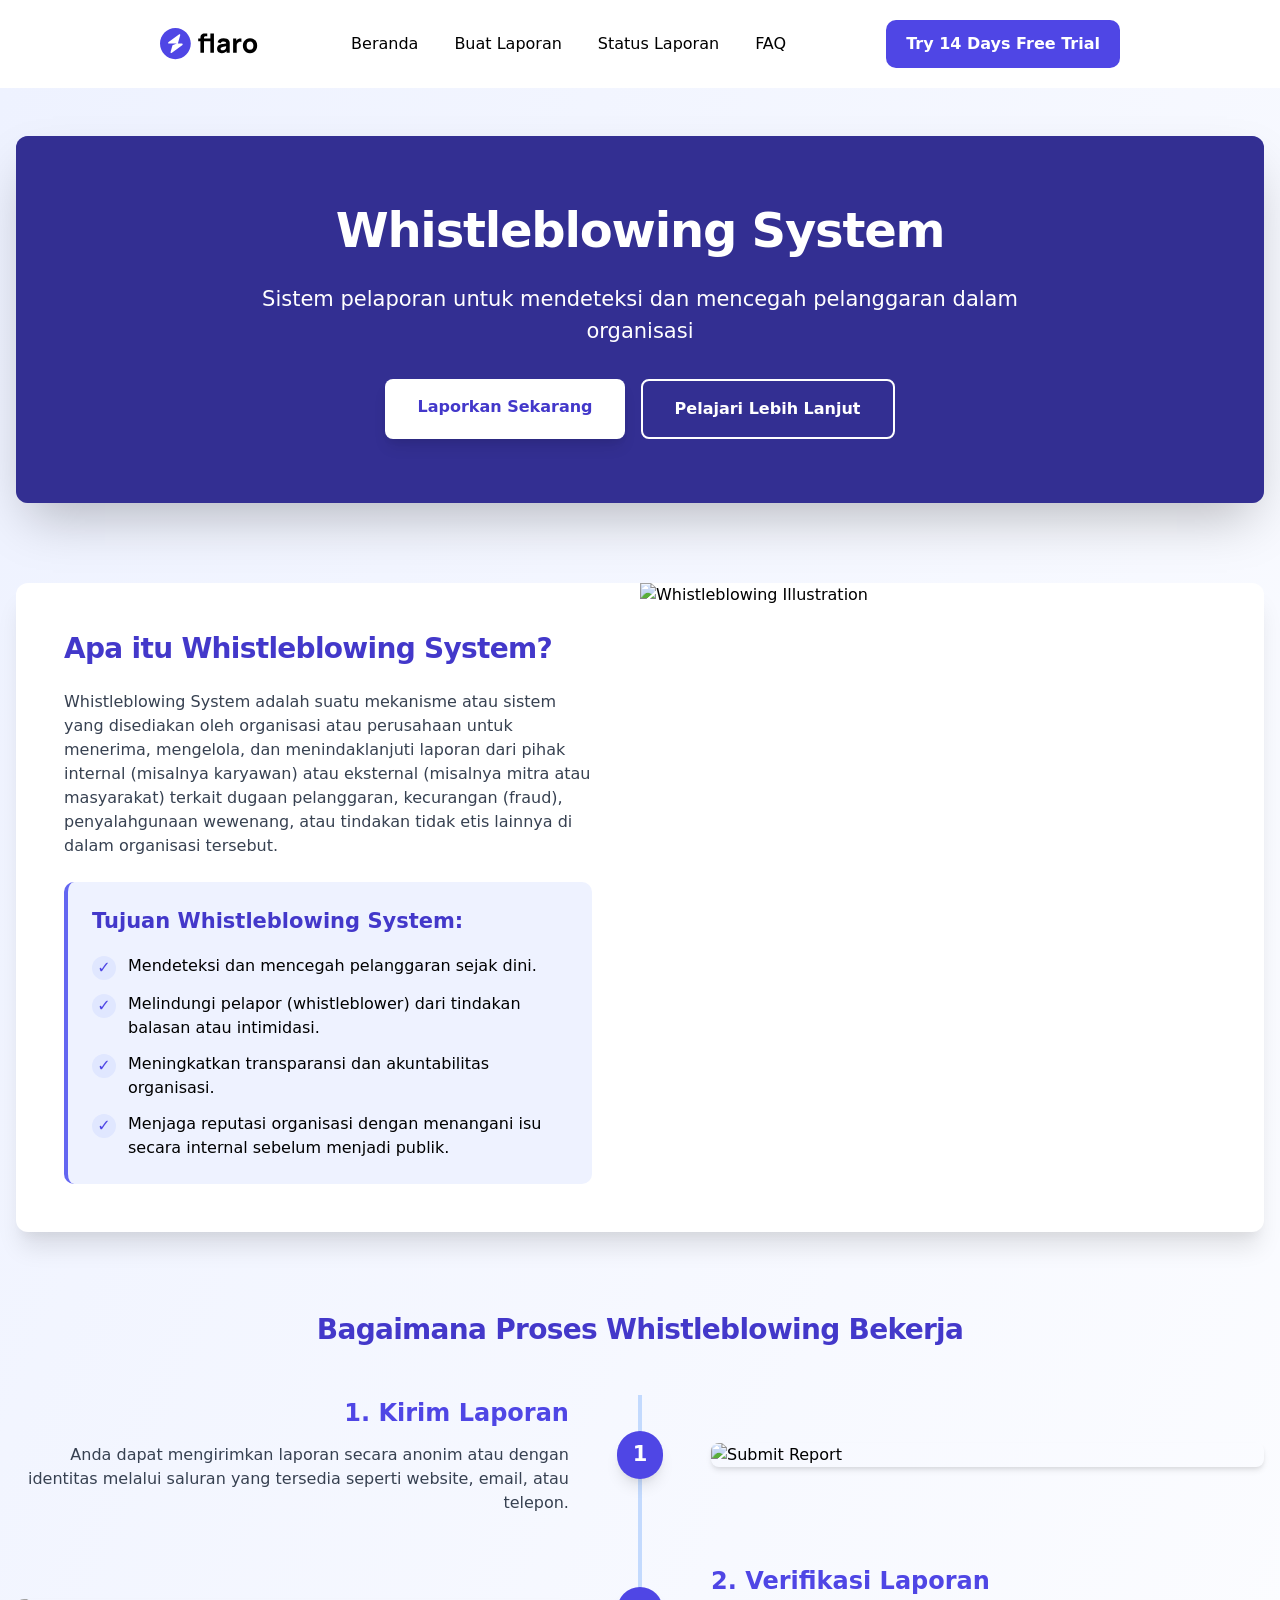
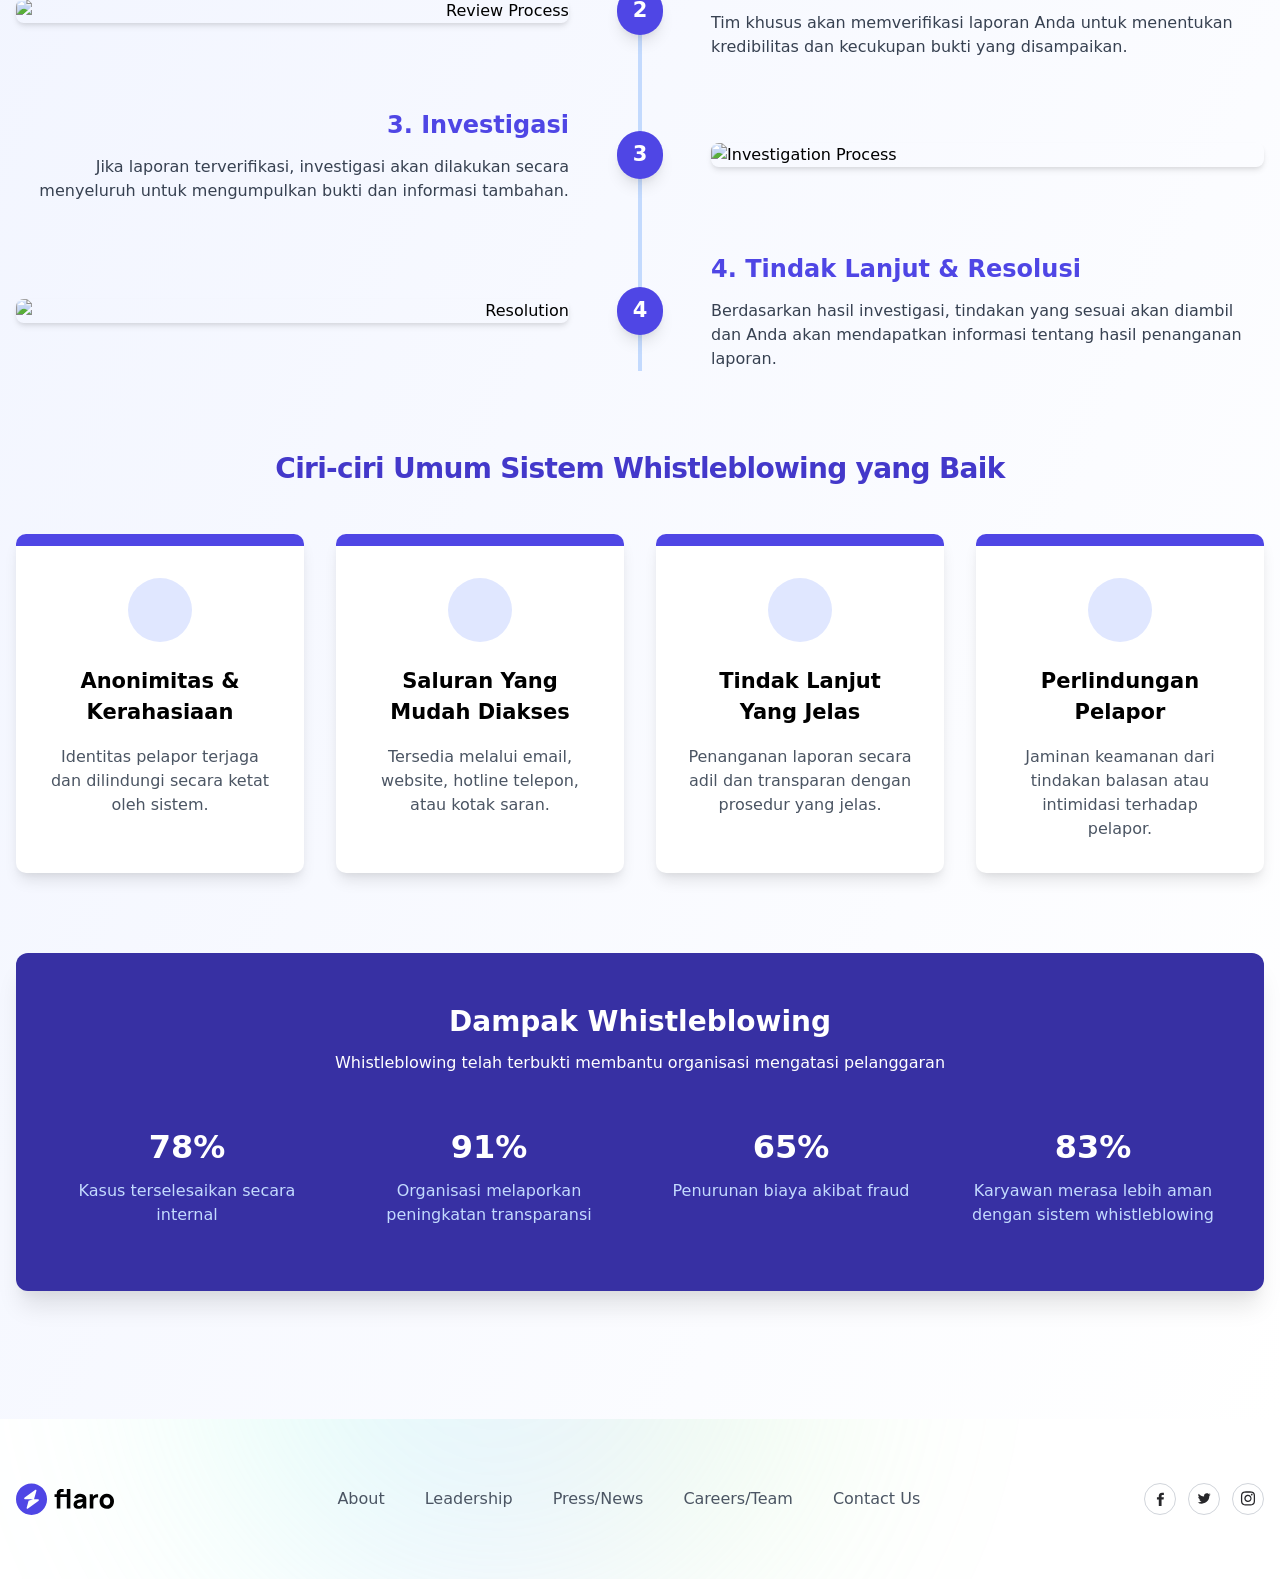
==== commit c48285d2: "asd" ====
--- a/index.html
+++ b/index.html
@@ -36,17 +36,20 @@
                     <div class="w-auto">
                         <div class="flex flex-wrap items-center">
                             <div class="w-auto hidden lg:block">
-                                <ul class="flex items-center mr-16">
-                                    <li class="mr-9 font-medium hover:text-gray-700">
-                                        <a href="/">Beranda</a>
-                                    </li>
-                                    <li class="mr-9 font-medium hover:text-gray-700">
-                                        <a href="/laporan">Buat Laporan</a>
-                                    </li>
-                                    <li class="mr-9 font-medium hover:text-gray-700">
-                                        <a href="/faq">FAQ</a>
-                                    </li>
-                                </ul>
+                              <ul class="flex items-center mr-16">
+                                <li class="mr-9 font-medium hover:text-gray-700">
+                                    <a href="/">Beranda</a>
+                                </li>
+                                <li class="mr-9 font-medium hover:text-gray-700">
+                                    <a href="/inputnya">Buat Laporan</a>
+                                </li>
+                                <li class="mr-9 font-medium hover:text-gray-700">
+                                  <a href="/laporan">Status Laporan</a>
+                              </li>
+                                <li class="mr-9 font-medium hover:text-gray-700">
+                                    <a href="/faq">FAQ</a>
+                                </li>
+                            </ul>
                             </div>
                             <div class="w-auto hidden lg:block">
                                 <div class="inline-block">
